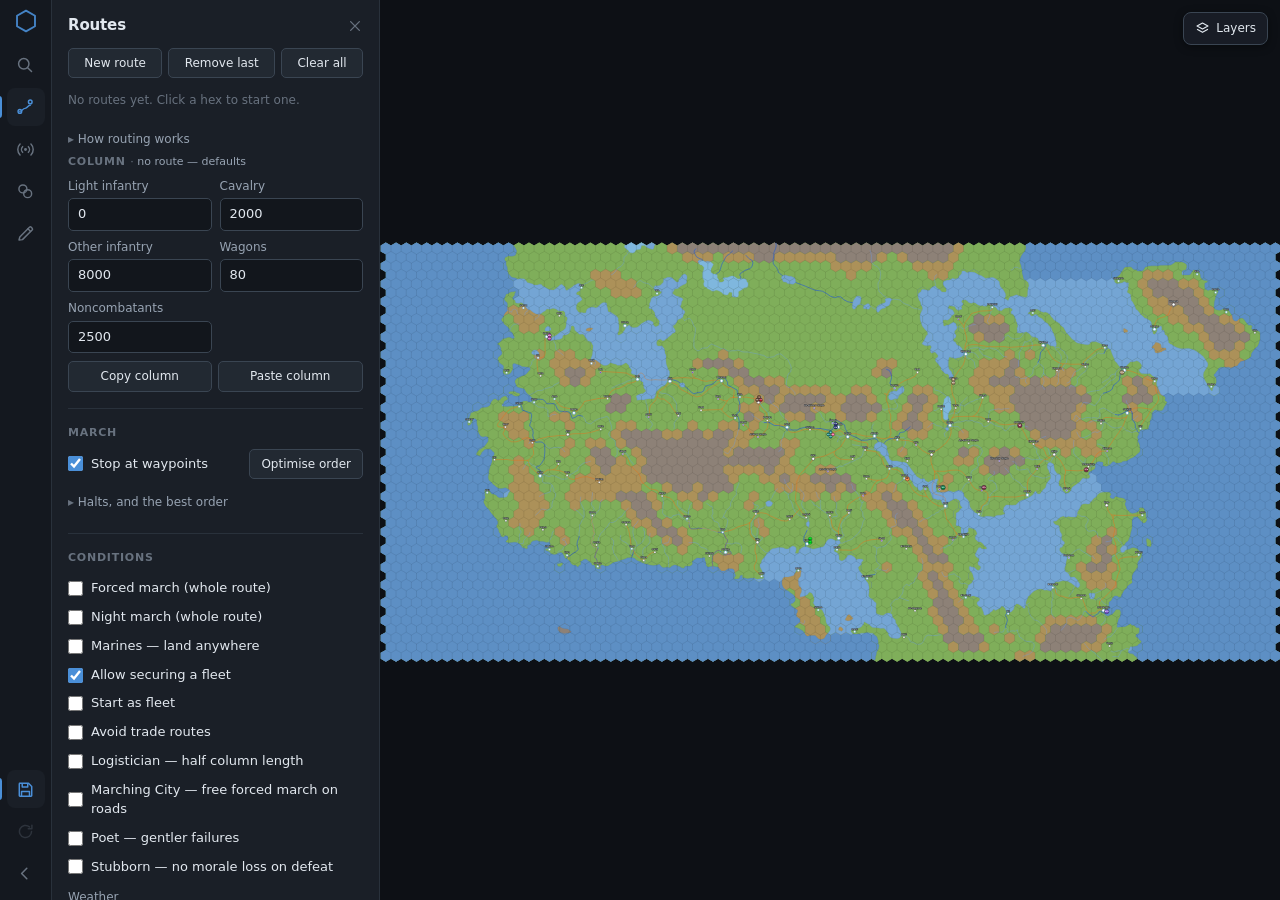
==== rotmap/index.html @ 99ae132c "update" ====
<!DOCTYPE html>
<html lang="en">
<head>
<meta charset="utf-8">
<title>Ravages Hex Map</title>
<meta name="viewport" content="width=device-width, initial-scale=1, viewport-fit=cover">
<link rel="stylesheet" href="ui.css">
</head>
<body>

<!-- The icons, defined once and referenced by <use>. Keeping them in one block means the rail, the
     panel headers and the map buttons draw from the same set instead of each inlining its own. -->
<svg width="0" height="0" style="position:absolute" aria-hidden="true">
  <defs>
    <g id="i-find" fill="none" stroke="currentColor" stroke-width="1.7" stroke-linecap="round">
      <circle cx="9" cy="9" r="6"/><path d="M13.5 13.5 18 18"/>
    </g>
    <g id="i-route" fill="none" stroke="currentColor" stroke-width="1.7" stroke-linecap="round" stroke-linejoin="round">
      <path d="M4.5 15.5c3 0 3-3.5 6-3.5s3-3.5 6-3.5"/>
      <circle cx="4.5" cy="15.5" r="2.1"/><circle cx="16.5" cy="4.5" r="2.1"/>
    </g>
    <g id="i-token" fill="none" stroke="currentColor" stroke-width="1.7">
      <circle cx="8" cy="8" r="4.6"/><circle cx="13.5" cy="13.5" r="4.6"/>
    </g>
    <g id="i-draw" fill="none" stroke="currentColor" stroke-width="1.7" stroke-linecap="round" stroke-linejoin="round">
      <path d="M3.5 18.5 4.4 15l9.4-9.4 3.1 3.1L7.5 18.1z"/><path d="m13.8 5.6 1.8-1.8a1.5 1.5 0 0 1 2.1 0l1 1a1.5 1.5 0 0 1 0 2.1l-1.8 1.8"/>
    </g>
    <g id="i-data" fill="none" stroke="currentColor" stroke-width="1.7" stroke-linecap="round">
      <ellipse cx="11" cy="5.5" rx="6.5" ry="2.6"/><path d="M4.5 5.5v11c0 1.4 2.9 2.6 6.5 2.6s6.5-1.2 6.5-2.6v-11"/><path d="M4.5 11c0 1.4 2.9 2.6 6.5 2.6s6.5-1.2 6.5-2.6"/>
    </g>
    <g id="i-iso" fill="none" stroke="currentColor" stroke-width="1.7" stroke-linecap="round">
      <circle cx="11" cy="11" r="1.7" fill="currentColor" stroke="none"/>
      <path d="M14.3 7.7a4.7 4.7 0 0 1 0 6.6M17.3 4.7a8.9 8.9 0 0 1 0 12.6"/>
      <path d="M7.7 14.3a4.7 4.7 0 0 1 0-6.6M4.7 17.3a8.9 8.9 0 0 1 0-12.6"/>
    </g>
    <g id="i-layers" fill="none" stroke="currentColor" stroke-width="1.7" stroke-linejoin="round">
      <path d="M11 3 3 7.4l8 4.4 8-4.4z"/><path d="m3 12.2 8 4.4 8-4.4"/>
    </g>
    <g id="i-close" fill="none" stroke="currentColor" stroke-width="1.8" stroke-linecap="round">
      <path d="M5 5l12 12M17 5 5 17"/>
    </g>
    <g id="i-collapse" fill="none" stroke="currentColor" stroke-width="1.8" stroke-linecap="round" stroke-linejoin="round">
      <path d="M12.5 5 6.5 11l6 6"/>
    </g>
    <!-- A floppy: the one picture of "saved" that survived the thing itself. -->
    <g id="i-save" fill="none" stroke="currentColor" stroke-width="1.7" stroke-linejoin="round">
      <path d="M4 3.8h10.5L18.2 7.5V18a.7.7 0 0 1-.7.7H4.5a.7.7 0 0 1-.7-.7V4.5a.7.7 0 0 1 .7-.7z"/>
      <path d="M7.2 3.8v4.4h6.4V3.8"/><path d="M6.4 18.7v-5.4h9.2v5.4"/>
    </g>
    <!-- A circle come almost the whole way round, with the arrow that says it is going back. -->
    <g id="i-reset" fill="none" stroke="currentColor" stroke-width="1.7" stroke-linecap="round" stroke-linejoin="round">
      <path d="M18 11a7 7 0 1 1-2.4-5.3"/><path d="M18.4 3.6v4.2h-4.2"/>
    </g>
    <g id="i-hex" fill="none" stroke="currentColor" stroke-width="1.6" stroke-linejoin="round">
      <path d="M11 2.2 18.6 6.6v8.8L11 19.8 3.4 15.4V6.6z"/>
    </g>
    <!-- A serif A on a curve: lettering that follows a line, which is what the panel is about. -->
    <g id="i-type" fill="none" stroke="currentColor" stroke-width="1.7" stroke-linecap="round" stroke-linejoin="round">
      <path d="M4 13.5 8 5l4 8.5"/><path d="M5.6 10.6h4.8"/><path d="M3 18c4-2.6 12-2.6 16 0"/>
    </g>
  </defs>
</svg>

<!-- ------------------------------------------------------------------ rail -->
<nav id="rail" aria-label="Panels">
  <svg class="mark" viewBox="0 0 22 22"><use href="#i-hex"/></svg>
  <!-- Find is a floating surface rather than a panel: it is the one thing you want open *while* doing
       something else, and a panel that has to be left to get back to the map cannot be that. The button
       toggles it; so does Ctrl+F. -->
  <button class="railbtn" type="button" id="findBtn" data-label="Find (Ctrl+F)"><svg viewBox="0 0 22 22"><use href="#i-find"/></svg></button>
  <button class="railbtn" type="button" data-pane="route"  data-label="Routes"> <svg viewBox="0 0 22 22"><use href="#i-route"/></svg></button>
  <button class="railbtn" type="button" data-pane="iso"    data-label="Isochrone"><svg viewBox="0 0 22 22"><use href="#i-iso"/></svg></button>
  <button class="railbtn" type="button" data-pane="tokens" data-label="Tokens"> <svg viewBox="0 0 22 22"><use href="#i-token"/></svg></button>
  <!-- Drawing and the data tools are authoring, not reading: the published map has neither, so
       script removes these two buttons unless the app is served locally. -->
  <button class="railbtn" type="button" data-pane="draw"   data-label="Draw" hidden><svg viewBox="0 0 22 22"><use href="#i-draw"/></svg></button>
  <button class="railbtn" type="button" data-pane="data"   data-label="Data" hidden><svg viewBox="0 0 22 22"><use href="#i-data"/></svg></button>
  <!-- Which curve a realm name is written along, and every threshold in the fitting. Tuning, not
       reading: it exists so the questions can be settled by looking, and goes with the other two. -->
  <button class="railbtn" type="button" data-pane="labels" data-label="Realm labels" hidden><svg viewBox="0 0 22 22"><use href="#i-type"/></svg></button>
  <div class="spacer"></div>
  <!-- The two switches that decide what survives a reload, at the foot of the rail because they are
       about the session rather than about any one panel. Their labels are written by script: both say
       what is true now, not what the button is called. -->
  <button class="railbtn" type="button" id="saveToggle" data-label="Saving locally"><svg viewBox="0 0 22 22"><use href="#i-save"/></svg></button>
  <!-- Reset asks first, and asks *here* rather than in a browser dialog: the question is about one
       button, and a modal that greys the whole map to ask it is louder than the thing it guards. The
       tab unfolds to the right of the button and is itself the confirmation. -->
  <div class="railslot" id="resetSlot">
    <button class="railbtn" type="button" id="resetAll" data-label="Reset map"><svg viewBox="0 0 22 22"><use href="#i-reset"/></svg></button>
    <button class="railconfirm" type="button" id="resetConfirm" tabindex="-1">Are you sure?</button>
  </div>
  <button class="railbtn" type="button" id="railShut" data-label="Hide panel"><svg viewBox="0 0 22 22"><use href="#i-collapse"/></svg></button>
</nav>

<!-- ----------------------------------------------------------------- panel -->
<aside id="panel">
  <div id="panelGrip" title="Drag down to close"></div>
  <header id="panelHead">
    <h1 id="panelTitle">Find</h1>
    <button class="iconbtn" type="button" id="panelClose" aria-label="Hide panel"><svg viewBox="0 0 22 22"><use href="#i-close"/></svg></button>
  </header>

  <div id="panelBody">

    <!-- ---------------------------------------------------------- Find -->
    <!-- -------------------------------------------------------- Routes -->
    <section class="pane" data-pane="route">
      <div class="group">
        <div class="btnrow">
          <button class="btn" type="button" id="newRoute">New route</button>
          <button class="btn" type="button" id="undoWp">Remove last</button>
          <button class="btn danger" type="button" id="clearRoute">Clear all</button>
        </div>
        <div id="routeList"></div>
        <details class="hint">
          <summary>How routing works</summary>
          Click hexes to add waypoints. Drag a waypoint to move it; the route updates while you drag.
          <b>Right-click</b> a hex for route actions, including adding or removing a waypoint and starting
          a new route. <b>Remove last</b> is the touch-friendly way to remove the final waypoint.
          <b>Ctrl+Z</b> undoes.
          <p>Click a route to select it, click its swatch to recolour it, and double-click its row to open
          the step table. The <b>⋯</b> menu renames, duplicates, clears, copies, or pastes a route. A route
          starting under a token uses that token's colour.</p>
          <p>In the step table, right-click a step to start or end a forced march, or to split the route
          there.</p>
        </details>
      </div>

      <!-- The column and the conditions are one set of controls shown on two panels; script
           carries them between these slots so the two can never disagree. -->
      <div id="routeSettingsSlot"></div>

    </section>


    <!-- ----------------------------------------------------------- Isochrone -->
    <section class="pane" data-pane="iso">
      <div class="group">
        <h2>Spread <span class="forwhom" id="isoFor"></span></h2>
        <label class="field"><span>Spread</span><select id="isoMode">
          <option value="army">Army travel — pathfinding</option>
          <option value="message">Message — 240 mi/day, straight line</option>
          <option value="rumour">Rumour — 90 mi/day, straight line</option>
          <option value="relief">Relief army — news spread and army travel</option>
        </select></label>
        <label class="field" id="isoNewsWrap" hidden title="News travels in a straight line at the selected speed. The relief march is pathfound."><span>News travels by</span><select id="isoNews">
          <option value="rumour">Rumour — 90 mi/day</option>
          <option value="message">Message — 240 mi/day</option>
        </select></label>
        <div class="fields">
          <label class="field" id="isoBandWrap"><span>Band (IRL days)</span><input type="number" id="isoBand" value="1" step="0.5" min="0.25"></label>
          <label class="field" id="isoMaxWrap"><span id="isoMaxLbl">Max days</span><input type="number" id="isoMax" value="7" step="1" min="1"></label>
        </div>
        <label class="chk" id="isoOptWrap" title="Shade by the unused part of the final ordered day. A 3.2-day march wastes 0.8 days of a 4-day order."><input type="checkbox" id="isoOpt"> Optimizer — shade by wasted day</label>
        <div class="btnrow">
          <button class="btn" type="button" id="isoAdd" title="Add an origin with its own colour, spread, time limit, and column.">Add origin</button>
          <button class="btn" type="button" id="isoPick" title="Move the selected origin on the next map tap.">Move origin</button>
          <button class="btn danger" type="button" id="isoClear">Clear all</button>
        </div>
        <div id="isoList"></div>
        <div id="isoLegend"></div>
        <details class="hint">
          <summary>How the isochrone works</summary>
          Click the map to move the selected origin. Drag an origin to update its reach live.
          Outside this panel, <b>Shift</b>+click moves it. Right-click a hex to add, move, or remove an
          origin. Each origin has its own colour, spread type, time limit, and column settings. Select
          an origin before changing the controls above; its row shows the spread and limit it will use.
          <p>With several origins, each subhex belongs to the one that reaches it first. Hover to see the
          runner-up and the time difference. Use an origin's swatch, name, or <b>⋯</b> menu to edit it.</p>
          <p>Coasts and major rivers can split a hex into separate subhexes. Only reachable subhexes are
          shaded. Open water is shown only if the column has a fleet or may secure one.</p>
        </details>
      </div>

      <div id="isoSettingsSlot"></div>

      <!-- Why the column controls have gone. One line, and it stays visible: a fold would hide the
           answer to the question the missing boxes have just raised. -->
      <div class="group" id="isoNotArmy" hidden>
        <p class="hint">Messages and rumours travel in a straight line, so column settings do not apply.</p>
      </div>

      <!-- Shown only in relief mode, where the origin means something quite different from the
           other three: it is where the trouble is, not the force setting out. -->
      <div class="group" id="isoReliefNote" hidden>
        <p class="hint">Place the origin at the siege, battle, or landing. Shading shows where a relief
        force could start and still arrive within the time limit.</p>
        <details class="hint">
          <summary>How a relief army works</summary>
          The selected subhex is the destination. News travels outward in a straight line; the relief
          force then marches back using the selected column and conditions. The shaded time is the sum
          of both legs. Hover a subhex to see the split.
          <p>Each leg is rounded up to a whole day before they are added. Half a day for the news and
          half a day for the march therefore costs two days.</p>
          <p>The return march is calculated toward the origin, so destination terrain and one-way costs
          are charged correctly.</p>
        </details>
        <details class="hint"><summary>How long you actually have</summary>
        <p>For a siege, add the expected siege length to the time needed to secure the stronghold after
        it falls: <b>1 IRL day</b> for a fortress, <b>1d6</b> for a town, or <b>2d6</b> for a city.</p>
        <p>For a battle, set the time to however long you expect the line to hold. The default of
        <b>4 days</b> is only a starting estimate.</p>
        </details>
      </div>
    </section>

    <!-- -------------------------------------------------------- Tokens -->
    <section class="pane" data-pane="tokens">
      <div class="group">
        <div class="btnrow">
          <button class="btn" type="button" id="tokPlace" title="Place a token on the next map tap.">Place token</button>
          <button class="btn danger" type="button" id="tokClear">Clear all</button>
        </div>
        <div id="tokenList"></div>
      </div>

      <div class="group">
        <h2>Board</h2>
        <div class="btnrow">
          <button class="btn" type="button" id="tokStart" title="Reset all tokens to the shipped starting positions.">Starting positions</button>
          <button class="btn" type="button" id="tokExport">Export</button>
          <label class="btn file">Import<input type="file" id="tokImport" accept=".json"></label>
        </div>
        <p class="hint">Token positions are saved in this browser. Use <b>Export</b> to keep a backup or
        share them. Legion colour updates recolour matching tokens without moving them; <b>Ctrl+Z</b>
        restores the previous colours. <b>Starting positions</b> resets all tokens to the shipped board.</p>
      </div>

      <details class="hint">
        <summary>How tokens work</summary>
        Right-click a hex and choose <b>Mark as</b>, or press <b>Place token</b> and tap a hex.
        Legion tokens use their legion's Warlords colour; other tokens use a separate palette.
        <p><b>Drag</b> a token to move it. While this panel is open, right-click a token to rename,
        recolour, split, or delete it. On touchscreens, hold the token for this menu. <b>Ctrl+Z</b>
        undoes token, route, and drawing changes in the order they were made.</p>
      </details>
    </section>

    <!-- ---------------------------------------------------------- Draw -->
    <section class="pane" data-pane="draw">
      <div class="group">
        <!-- `data-dev` marks a tool the published map drops: the ones that build or annotate the map
             rather than read it. What survives is Map painting alone — a reader may want to move a
             front line on their own copy, but naming places and rubbing out roads is the map's own
             making. Whichever tool is left last takes the whole bottom row: Erase locally, Map
             painting published, and the stylesheet reads that off the row rather than being told. -->
        <div class="tools" id="toolBtns">
          <button class="btn" type="button" data-tool="road" data-dev>Road</button>
          <button class="btn" type="button" data-tool="river_major" data-dev>River (major)</button>
          <button class="btn" type="button" data-tool="river_minor" data-dev>River (minor)</button>
          <button class="btn" type="button" data-tool="trade" data-dev>Trade route</button>
          <button class="btn" type="button" data-tool="coast" data-dev>Coast</button>
          <button class="btn" type="button" data-tool="stronghold" data-dev>Stronghold</button>
          <button class="btn" type="button" data-tool="label" data-dev>Label</button>
          <button class="btn" type="button" data-tool="realm">Map painting</button>
          <button class="btn" type="button" data-tool="comm" data-dev>Commandery</button>
          <button class="btn" type="button" data-tool="erase" data-dev>Erase</button>
        </div>
        <!-- Only while the Map painting tool is up. Built from the scan and, for Warlords, token colours
             so a commander can be painted before holding any ground. -->
        <div id="realmPick" hidden>
          <label class="field"><span>Paint on</span><select id="realmLayer">
            <option value="warlords">Warlords</option>
            <option value="borders">Borders</option>
          </select></label>
          <div id="realmSwatches"></div>
          <!-- The native colour dialog, opened by the "Custom colour" swatch. Kept out of the flow
               rather than styled: every browser draws this control its own way and none of them the
               way the panel does, so the swatch is the button and this is only the mechanism. -->
          <input type="color" id="realmCustomInput" value="#842a4b" aria-label="Custom realm colour">
        </div>
        <!-- Only while the Commandery tool is up, and only locally: the provinces are data, and this
             edits the reading of them by hand. There is no palette because there are over a hundred
             of them and no swatch grid would tell them apart — the brush is loaded off the map. -->
        <div id="commPick" hidden data-dev>
          <div id="commLoaded"></div>
          <div class="btnrow">
            <button class="btn" type="button" id="commPickBtn" title="Click a hex to load the province that administers it.">Pick from map</button>
            <button class="btn" type="button" id="commNobody" title="Paint hexes out of every province.">Nobody</button>
          </div>
        </div>
        <div class="btnrow">
          <button class="btn" type="button" id="undoBtn">Undo</button>
          <button class="btn" type="button" id="exportBtn">Export JSON</button>
          <label class="btn file">Import<input type="file" id="importInput" accept=".json"></label>
          <button class="btn danger" type="button" id="drawResetBtn" title="Reset the drawing to data/features.json.">Reset</button>
        </div>
        <p class="hint" id="saveInfo">Autosaved locally.</p>
        <p class="hint" data-pub>Drawing changes are saved in this browser, and are carried over when a
        new version of the map is published — where both changed the same thing, your change is kept.
        Use <b>Export JSON</b> to back them up or share them.</p>
      </div>

      <div class="group">
        <h2>Using the tools</h2>
        <details class="hint" data-dev>
          <summary>Placing points</summary>
          Click to add snapped points. A new point may be at most one hex from the last.
          <b>Enter</b> or double-click finishes; <b>Esc</b> cancels; <b>Ctrl+Z</b> undoes.
          Hold <b>Alt</b> for free placement or <b>E</b> to snap along the nearest edge.
        </details>
        <details class="hint" data-dev>
          <summary>Coast</summary>
          A coast stays within the first hex you click. Add its points, then click the sea side.
          Click the starting point after at least three points to close a loop, such as a small island.
          Hold <b>E</b> to snap anywhere along an edge. <b>Shift</b>+click an existing coast to change
          which side is sea.
        </details>
        <details class="hint" data-dev>
          <summary>Commandery</summary>
          <b>Pick from map</b>, then click the ground whose province you want; the brush holds it. Click or
          drag to move hexes into it. Where the province is wholly one realm’s — on the Warlords map,
          the Borders map, or both — that realm takes the new ground too, so the three maps go on
          agreeing — and only the piece that moved is painted, so the far bank of a strait keeps
          whatever it held. <b>Nobody</b> takes ground out of every province. Painting is per piece of
          land, so a hex a coast or a major river has cut in two can have its two banks in different
          provinces; the shipped file still names whole hexes, and this is laid over it.
        </details>
        <details class="hint">
          <summary>Map painting</summary>
          Choose Borders or Warlords, then click to paint a subhex or drag to paint several. Selecting
          the active colour again removes your override. <b>Nobody</b> clears a claim from the source
          scan. Painted changes are included in the features JSON.
          <p><b>Custom colour…</b> adds a colour to the palette. <b>Pick from map</b> samples the next
          subhex. Warlords also includes colours assigned to tokens. Click an existing entity's swatch
          to recolour it, or right-click its row to rename, recolour, or centre it on the map.</p>
          <p>Right-click the map to paint or clear one subhex, paint a whole commandery, undo, or reset
          the drawing to its shipped data. Commandery painting covers land only.</p>
          <p>Double-clicking a colour name still renames it directly. Colours with the same name are treated as one
          polity for map labels, while remaining separate paint colours. Clear a custom name to use
          the built-in legend again.</p>
          <p>The <b>A</b> button on the Borders, Commanderies and Warlords layer rows shows their names on
          the map. The local <b>Realm labels</b> panel controls their fitting, font, and collision settings.</p>
          <p>The <b>Commanderies</b> layer is not painted from a scan and is not paintable here: it is the
          datasheet's own provinces, each in a colour made from the settlement it is named for, and each
          labelled with that name. Rename the settlement and the province follows.</p>
        </details>
        <details class="hint" data-dev>
          <summary>Stronghold</summary>
          Click to place or restore a stronghold. <b>Shift</b>+click toggles port status; ports have a
          blue ring. Right-click the hex to set it as ordinary, fortress, or major. Strongholds beside
          the sea or a major river are ports by default.
        </details>
        <details class="hint" data-dev>
          <summary>Label</summary>
          Click a hex to name or rename it. Clearing the text removes the name, including one that came
          from the datasheet — the dialog says what the datasheet called it, so it can be typed back.
          Commandery names follow their highest-ranked settlement, and an erased stronghold is not one.
          <p>The <b>A</b> button on the Strongholds layer toggles names without hiding the markers.
          Stronghold names are drawn below realm names.</p>
        </details>
        <!-- The half of the Label help that is about reading the map rather than writing it. The
             published panel has no Label tool to hang it off, and the A button is still there. -->
        <details class="hint" data-pub>
          <summary>Names</summary>
          The <b>A</b> button on the Strongholds layer toggles names without hiding the markers.
          Stronghold names are drawn below realm names. Commandery names follow their highest-ranked
          settlement.
        </details>
        <details class="hint" data-dev>
          <summary>Erase</summary>
          Click a node to remove it, click a segment to cut it, or <b>Shift</b>+click to remove the
          whole line. Drag to erase features and strongholds. Datasheet strongholds stay hidden until
          restored or undone.
        </details>
      </div>
    </section>

    <!-- ---------------------------------------------------------- Data -->
    <section class="pane" data-pane="data">
      <div class="group">
        <div class="btnrow">
          <button class="btn" type="button" id="refetchBtn" title="Fetch latest terrain from the Google Sheet">Refetch sheet</button>
          <button class="btn danger" type="button" id="resetBtn" title="Discard local drawing, reload data/features.json">Reset drawing</button>
        </div>
        <p class="hint" id="dataInfo"></p>
      </div>
    </section>

    <!-- Built from the RN_FIELDS table in script rather than written out here: one row per knob, so
         adding a knob is adding a line, and the panel cannot drift out of step with what it sets. -->
    <section class="pane" data-pane="labels">
      <p class="hint">Adjust how realm names are fitted. Turn on Borders or Warlords and its
        <b>A</b> label switch to preview changes.</p>
      <div id="rnTuner"></div>
    </section>

  </div>
</aside>

<!-- ------------------------------------------------------------------- map -->
<div id="mapWrap">
  <svg id="map" xmlns="http://www.w3.org/2000/svg"></svg>
  <div id="tooltip" hidden></div>

  <div id="mapTools">
    <button class="maptool" type="button" id="layersBtn" aria-expanded="false">
      <svg viewBox="0 0 22 22"><use href="#i-layers"/></svg>Layers
    </button>
    <!-- One panel per route, built in script: the map's own route switcher, and the way a
         dismissed readout is called back. -->
    <div id="routeBtns"></div>
    <div id="routeTimeline" hidden>
      <div class="rttime-head">
        <button type="button" id="routeTimePlay" aria-label="Play route timeline" title="Play route timeline">&#9654;</button>
        <output id="routeTimeOut" for="routeTimeRange">Day 0</output>
      </div>
      <input type="range" id="routeTimeRange" min="0" max="1" step="1" value="1"
             aria-label="Campaign day">
    </div>
  </div>

  <!-- Undoing a mis-tapped waypoint is the one thing you need without opening the sheet, and on a
       touchscreen there is no right button to do it with. -->
  <button class="maptool" type="button" id="undoWpFloat" hidden>Remove last</button>
</div>

<!-- --------------------------------------------------- floating surfaces ---
     All three live at the end of the body, outside #mapWrap, so nothing clips
     them when they open against an edge of the map. -->

<div class="float" id="layersPop" hidden>
  <div class="floathead">
    <h3>Layers</h3>
    <button class="iconbtn" type="button" id="layersClose" aria-label="Close"><svg viewBox="0 0 22 22"><use href="#i-close"/></svg></button>
  </div>
  <div id="layerList"></div>
</div>

<div class="float" id="findPop" hidden>
  <div class="floathead" id="findHead">
    <h3>Find</h3>
    <button class="iconbtn" type="button" id="findClose" aria-label="Close"><svg viewBox="0 0 22 22"><use href="#i-close"/></svg></button>
  </div>
  <div id="findBody">
    <!-- Counters are searchable by numeral and by commander, which the placeholder now says: they are the
         one thing on this map that moves, so "where is V" is the lookup most worth having. -->
    <input id="search" type="search" autocomplete="off" autocapitalize="off" spellcheck="false"
           placeholder="Place, region, commandery, legion, hex…">
    <div id="searchResults"></div>
  </div>
</div>

<div class="float" id="routeCard" hidden>
  <div class="floathead" id="routeCardHead">
    <h3>Route</h3>
    <button class="iconbtn" type="button" id="routeCardClose" aria-label="Close"><svg viewBox="0 0 22 22"><use href="#i-close"/></svg></button>
  </div>
  <div id="routeOut" class="routeout"></div>
  <!-- Outside #routeOut on purpose: that div is rewritten wholesale on every recompute, and these
       two buttons would go with it. -->
  <div class="btnrow" id="routeStepsIO">
    <button class="btn" type="button" id="copySimple" title="Copy the route's hex numbers and arrows, and nothing else.">Copy simple</button>
    <button class="btn" type="button" id="copyDetailed" title="Copy the summary and every step, with terrain, crossings and the waypoint markers Paste hexes reads back.">Copy detailed</button>
    <button class="btn" type="button" id="pasteSteps" title="Use hex numbers from pasted text as this route's waypoints — a detailed copy also restores their orders.">Paste hexes</button>
  </div>
</div>


<!-- Parked here at load; showPane() moves these into whichever panel is open. -->
<div id="settingsPark" hidden>
      <div class="group" id="colGroup">
        <h2>Column <span class="forwhom" id="settingsFor"></span></h2>
        <div class="fields">
          <label class="field" title="At a third of the fighting strength they set the pace: road speed off-road, and no mountain penalty."><span>Light infantry</span><input type="number" id="li" value="0" step="500"></label>
          <label class="field"><span>Cavalry</span><input type="number" id="cav" value="2000" step="500"></label>
          <label class="field" title="Peasant, regular and heavy infantry — everything on foot that isn't light infantry."><span>Other infantry</span><input type="number" id="inf" value="8000" step="500"></label>
          <label class="field"><span>Wagons</span><input type="number" id="wag" value="80" step="10"></label>
          <label class="field"><span>Noncombatants</span><input type="number" id="non" value="2500" step="100"></label>
        </div>
        <div class="btnrow">
          <button class="btn" type="button" id="copyArmy" title="Copy this column and its conditions as text.">Copy column</button>
          <button class="btn" type="button" id="pasteArmy" title="Paste column settings. Unspecified values return to their defaults.">Paste column</button>
        </div>
      </div>

      <!-- Between the column and the conditions, because it is about neither: the column is who is
           marching and the conditions are what they are marching through, while this is how the march
           is *ordered*. It travels with those two groups, and goes away on the Isochrone panel, which
           has origins rather than waypoints and so has nothing to halt at. -->
      <div class="group" id="marchGroup">
        <h2>March</h2>
        <div class="stoprow">
          <label class="chk" title="The column visits every unmarked waypoint by default. Right-click one to pass, visit, or wait there for a chosen number of days."><input type="checkbox" id="stops" checked> Stop at waypoints</label>
          <button class="btn" type="button" id="optRoute"
                  title="Reorder this route's waypoints for the fewest whole days of orders.">Optimise order</button>
        </div>
        <details class="hint">
          <summary>Halts, and the best order</summary>
          A route is billed in <b>whole days of orders</b>: the column halts at each waypoint, and the
          rest of the day it arrives in is spent. The card shows the ordered total, with the exact
          distance marched beside it and the wasted fraction under it.
          <p>Clear <b>Stop at waypoints</b> and unmarked waypoints become pass-throughs — the whole march
          is one order and only the arrival is rounded. Right-click a waypoint to choose <b>Pass</b>,
          <b>Visit</b>, or <b>Wait</b> for a chosen number of whole IRL days. An explicit Visit or Wait
          overrides the route-wide default; waypoints the column passes are drawn smaller. Arriving is
          always a halt.</p>
          <p><b>Optimise order</b> reorders the waypoints for the fewest ordered days and asks which ends
          to hold: keep the start, or keep both ends. The search is exact up to 15 waypoints.
          <b>Ctrl+Z</b> puts the old order back.</p>
        </details>
      </div>

      <!-- Morale sits between the march and the conditions because it is the thing that limits how
           hard the march may be ordered. With either pace box ticked, these four numbers are what the
           optimiser solves against: it spends morale to buy speed, up to the risk allowed here. -->
      <div class="group" id="moraleGroup">
        <h2>Morale</h2>
        <div class="fields">
          <label class="field" title="What the army has now. 9 is the default resting morale; 12 the usual maximum."><span>Current</span><input type="number" id="morale" value="9" min="0" max="12" step="1"></label>
          <label class="field" title="The lowest morale the army may be allowed to reach by the end of the route."><span>Allowed floor</span><input type="number" id="moraleMin" value="6" min="0" max="12" step="1"></label>
          <label class="field" title="How sure the commander wants to be of staying at or above the floor. The optimiser spends morale up to this bar and no further."><span>Certainty %</span><input type="number" id="moraleConf" value="50" min="1" max="99" step="5"></label>
          <label class="field" title="12 by default. A majority-peasant army has a maximum of 9 and a resting morale of 6."><span>Maximum</span><input type="number" id="moraleMax" value="12" min="1" max="12" step="1"></label>
        </div>
        <div id="moralePanel"></div>
        <details class="hint">
          <summary>How morale is spent</summary>
          <p>A forced-march day and a night-march day each call for a check: <b>2d6</b>, and on
          <b>doubles</b> the army loses a point of morale — 1 in 6, whatever its morale is. A day that
          is both forced and by night rolls both checks. Part-days round up, per leg.</p>
          <p>The same roll is read a second time: <b>over</b> the army's morale is a failed check, and
          the roll indexes the consequences table — desertion, defection, at worst mutiny. That risk
          grows as morale falls, so it is walked check by check rather than averaged, and reported
          under the histogram. It is not what the optimiser trades against; morale is.</p>
          <p>With <b>Forced march</b> or <b>Night march</b> ticked the pace is no longer applied to
          the whole route. Instead the legs to march hard are chosen for you — the fastest set that
          still keeps the army at or above the floor with the certainty asked for — and those choices
          replace any legs you marked by hand. Untick both to mark legs yourself again.</p>
          <p>Not modelled: recovery towards resting morale (1 per 20 IRL days), rest, supply, pay, and
          battle. The army that sets out is the army that arrives, minus what the table takes.</p>
        </details>
      </div>

      <div class="group" id="condGroup">
        <h2>Conditions</h2>
        <!-- The detail lives in the tooltips; the labels stay short enough to scan. -->
        <label class="chk" title="Use forced pace for the whole route. Right-click a step to force only part of it."><input type="checkbox" id="forced"> Forced march (whole route)</label>
        <label class="chk" title="Marches by night instead of by day: 6 mi/night on roads, 12 forced. Slower than daylight, but the heat rules leave it alone. Roads only — roadless stretches are still marched by day. Right-click a step to march by night for part of a route."><input type="checkbox" id="night"> Night march (whole route)</label>
        <label class="chk" title="May land anywhere. Embarking still requires a port."><input type="checkbox" id="marines"> Marines — land anywhere</label>
        <label class="chk" title="May secure ships at a sea or major-river port for 7 IRL days."><input type="checkbox" id="embark" checked> Allow securing a fleet</label>
        <label class="chk" title="Starts with ships. Re-embarking costs 1 day; marching inland leaves the ships behind."><input type="checkbox" id="fleet"> Start as fleet</label>
        <label class="chk" title="Trade routes are used by default. They run end to end only, with no stops in between."><input type="checkbox" id="noTrade"> Avoid trade routes</label>
        <label class="chk" title="Commander trait: the army stretches half as long on the road. Halves the column for the 6-mile limit and for fording."><input type="checkbox" id="logistician"> Logistician — half column length</label>
        <label class="chk" title="Tradition: a column over 6 miles long with at least 1 wagon per 30 infantry may force march on roads without risking morale."><input type="checkbox" id="marchingCity"> Marching City — free forced march on roads</label>
        <label class="chk" title="Commander trait: morale rolls count 2 higher when reading the consequences of a failed check. Does not change how often a check fails."><input type="checkbox" id="poet"> Poet — gentler failures</label>
        <label class="chk" title="Commander trait: no morale loss on defeat in battle. Recorded on the column, but battles are not modelled here, so it does not change a march."><input type="checkbox" id="stubborn"> Stubborn — no morale loss on defeat</label>
        <label class="field"><span>Weather</span><select id="weather">
          <option value="clear">Clear / light rain</option>
          <option value="hot">Hot</option>
          <option value="heavy_rain">Heavy rain (bad)</option>
          <option value="storm">Storm (very bad)</option>
          <option value="snow">Snow (bad)</option>
          <option value="blizzard">Blizzard (very bad)</option>
          <option value="heatwave">Heatwave</option>
        </select></label>
      </div>
</div>

<div id="ctxMenu" hidden></div>

<!-- Every text entry, notice and confirmation uses the map's own surface. Native alert/prompt boxes
     carry the browser's branding, cannot be styled, and visually detach a small edit from the entity
     being edited. One dialog serves all four shapes; script supplies only its words and field type. -->
<dialog id="appDialog" aria-labelledby="appDialogTitle" aria-describedby="appDialogMessage">
  <form method="dialog">
    <h2 id="appDialogTitle"></h2>
    <p id="appDialogMessage"></p>
    <input id="appDialogInput" type="text" autocomplete="off">
    <textarea id="appDialogText" rows="8"></textarea>
    <div class="dialogActions">
      <button class="btn" type="button" id="appDialogCancel">Cancel</button>
      <button class="btn on" type="submit" id="appDialogOK">OK</button>
    </div>
  </form>
</dialog>

<script src="rules.js"></script>
<script src="app.js"></script>
</body>
</html>
---- rotmap/ui.css ----
/* ==========================================================================
   Ravages Hex Map — interface
   --------------------------------------------------------------------------
   The window is three things: a rail of icons, one panel at a time, and the
   map. Anything that wants to sit *over* the map — the layer list, the route
   readout, the right-click menu — is a floating surface, positioned in script
   and styled here as one family so they read as the same kind of object.

   Everything below is built on the tokens in :root. Nothing hard-codes a
   colour, a radius or a gap; if a value looks arbitrary it should become a
   token rather than another literal.
   ========================================================================== */

:root {
  /* Surfaces, darkest (the map's own backdrop) to lightest (a raised control).
     Each step is a real elevation: rail sits on the page, panel on the rail,
     controls on the panel. */
  --bg-map:   #0d1015;
  --bg-rail:  #14181f;
  --bg-panel: #1a1f27;
  --bg-raise: #222932;
  --bg-hover: #2b333e;
  --bg-sink:  #12161c;   /* inset: text fields, scroll wells */

  --line:     #29313b;   /* hairline between areas */
  --line-2:   #3a4552;   /* border of a control */
  --line-3:   #4d5a6a;   /* border of a control being pointed at */

  --ink:      #e2e8ef;
  --ink-2:    #97a3b2;   /* secondary text, labels */
  --ink-3:    #68727f;   /* hints, disabled */

  --accent:     #4a8fd8;
  --accent-dim: #2f5f92;
  --on-accent:  #ffffff;
  --good:       #57cd89;
  --warn:       #e2a33e;
  --bad:        #e2665c;

  /* One spacing scale. Gaps, padding and margins all come from here, which is
     what stops the rhythm drifting as panels get edited. */
  --s1: 4px;  --s2: 6px;  --s3: 8px;  --s4: 12px;
  --s5: 16px; --s6: 20px; --s7: 28px;

  --r1: 5px;  --r2: 8px;  --r3: 12px; --r4: 16px;

  --f1: 11px; --f2: 12px; --f3: 13px; --f4: 15px; --f5: 17px;

  --rail-w:  52px;
  --panel-w: 328px;
  --route-tool-w: 148px;

  --shadow-1: 0 2px 8px #0006;
  --shadow-2: 0 12px 34px #0009, 0 2px 6px #0006;

  --ease: cubic-bezier(.32, .72, 0, 1);
}

* { box-sizing: border-box; }
html, body { margin: 0; height: 100%; }
body {
  display: flex;
  background: var(--bg-map);
  color: var(--ink);
  font: var(--f3)/1.45 system-ui, -apple-system, "Segoe UI", sans-serif;
  /* Nothing in the chrome is selectable: shift-clicking or dragging on the map used to extend a text
     selection and highlight every stronghold label in the SVG. Text you'd actually want to copy —
     the route readout — opts back in below. */
  user-select: none; -webkit-user-select: none;
  overflow: hidden;
}
.routeout, .hint, #tooltip, input, select, textarea { user-select: text; -webkit-user-select: text; }

/* ---------------------------------------------------------------- primitives */

button, input, select { font: inherit; color: inherit; }

/* App-owned questions ------------------------------------------------------ */
#appDialog {
  width: min(460px, calc(100vw - 28px)); max-height: calc(100vh - 28px);
  padding: 0; overflow: hidden;
  background: var(--bg-panel); color: var(--ink);
  border: 1px solid var(--line-2); border-radius: var(--r3);
  box-shadow: var(--shadow-2);
}
#appDialog::backdrop { background: #080b10a8; backdrop-filter: blur(2px); }
#appDialog form { display: grid; gap: var(--s4); padding: var(--s6); }
#appDialog h2 { margin: 0; font-size: var(--f5); font-weight: 650; }
#appDialog p {
  margin: -2px 0 0; color: var(--ink-2); white-space: pre-line;
  user-select: text; -webkit-user-select: text;
}
#appDialog input, #appDialog textarea {
  width: 100%; min-width: 0; padding: 9px 10px;
  background: var(--bg-sink); color: var(--ink);
  border: 1px solid var(--line-2); border-radius: var(--r1); outline: none;
  resize: vertical;
}
#appDialog input:focus, #appDialog textarea:focus {
  border-color: var(--accent); box-shadow: 0 0 0 2px var(--accent-dim);
}
#appDialog textarea { min-height: 108px; max-height: 48vh; font-family: ui-monospace, Consolas, monospace; }
#appDialog .dialogActions { display: flex; justify-content: flex-end; gap: var(--s2); margin-top: var(--s1); }
#appDialog .btn.danger { background: #642d31; border-color: #914349; color: #fff; }
#appDialog .btn.danger:hover { background: #79363b; }

.btn {
  display: inline-flex; align-items: center; justify-content: center; gap: var(--s2);
  padding: 7px 11px;
  background: var(--bg-raise); color: var(--ink);
  border: 1px solid var(--line-2); border-radius: var(--r1);
  font-size: var(--f2); line-height: 1.2; white-space: nowrap;
  cursor: pointer;
  transition: background .12s, border-color .12s, color .12s;
}
.btn:hover { background: var(--bg-hover); border-color: var(--line-3); }
.btn:active { transform: translateY(.5px); }
.btn:focus-visible { outline: 2px solid var(--accent); outline-offset: 1px; }
.btn.on { background: var(--accent); border-color: var(--accent); color: var(--on-accent); }
.btn.danger:hover { background: #45262a; border-color: #7a3c3c; color: #ffd7d2; }
.btn.wide { width: 100%; }

/* A file input pretending to be a button — the real control is invisible on top of it. */
.btn.file { position: relative; overflow: hidden; }
.btn.file input { position: absolute; inset: 0; opacity: 0; cursor: pointer; }

.btnrow { display: flex; flex-wrap: wrap; gap: var(--s2); }
.btnrow > * { flex: 1 1 auto; }

input[type=text], input[type=search], input[type=number], select {
  width: 100%;
  padding: 6px 9px;
  background: var(--bg-sink); color: var(--ink);
  border: 1px solid var(--line-2); border-radius: var(--r1);
  transition: border-color .12s;
}
input[type=number] { padding-right: 2px; }
input:hover, select:hover { border-color: var(--line-3); }
input:focus, select:focus { outline: none; border-color: var(--accent); }
select { cursor: pointer; }

/* A labelled control. The label sits above its input, always, so a column of
   them lines up however long the words are. */
.field { display: block; }
.field > span { display: block; margin-bottom: 3px; color: var(--ink-2); font-size: var(--f2); }
.fields { display: grid; grid-template-columns: 1fr 1fr; gap: var(--s3) var(--s3); }
.fields.one { grid-template-columns: 1fr; }

/* Checkboxes read as a list of switches rather than a pile of text. */
.chk {
  display: flex; align-items: center; gap: var(--s3);
  padding: 5px var(--s2); margin: 0 calc(var(--s2) * -1);
  border-radius: var(--r1); cursor: pointer; color: var(--ink);
}
.chk:hover { background: var(--bg-raise); }
/* `display: flex` above out-specifies the UA's [hidden], so a hidden switch would otherwise stay on
   screen. The optimizer box relies on this to leave with the column controls. */
.chk[hidden] { display: none; }
/* Same again for the labelled boxes: `.field { display: block }` out-specifies the UA's [hidden],
   so a field hidden by script would keep its slot in the grid and its label above it. */
.field[hidden] { display: none; }
.chk input { flex: 0 0 auto; width: 15px; height: 15px; margin: 0; accent-color: var(--accent); }

/* The switch and the button that acts on what it means, on one line: whether the column halts is the
   assumption the search is made under, so reading the box and pressing the button is one gesture. The
   box takes the width and the button only what it needs; below 820px they stack rather than squeeze,
   since a checkbox label crushed to two lines beside a button reads as neither. */
.stoprow { display: flex; align-items: center; gap: var(--s2); }
.stoprow .chk { flex: 1 1 auto; min-width: 0; }
.stoprow .btn { flex: 0 0 auto; }
@media (max-width: 820px) {
  .stoprow { flex-wrap: wrap; }
  .stoprow .btn { flex: 1 1 auto; }
}

input[type=range] {
  flex: 1; height: 3px; min-width: 40px; margin: 0;
  accent-color: var(--accent); cursor: pointer;
}

.hint { margin: var(--s3) 0 0; color: var(--ink-3); font-size: var(--f2); line-height: 1.5; }
.hint b { color: var(--ink-2); font-weight: 600; }
/* A note script fills in only sometimes — the Data panel's status line is empty until something is
   fetched — must not hold a margin open while it has nothing to say. */
.hint:empty { display: none; }
/* A fold that sits loose in a panel rather than inside a group has no rule above it to separate it
   from the group before, so it takes the group's own spacing instead of the stacking gap. */
.pane > details.hint { margin-top: var(--s5); }

/* Long explanations fold away. They matter once, when you are learning the
   tool, and then never again — but they should still be there. */
details.hint { margin-top: var(--s3); }
details.hint > summary {
  cursor: pointer; color: var(--ink-2); font-size: var(--f2);
  padding: var(--s2) 0; list-style: none;
}
details.hint > summary::-webkit-details-marker { display: none; }
details.hint > summary::before { content: '▸ '; color: var(--ink-3); }
details.hint[open] > summary::before { content: '▾ '; }
details.hint > summary:hover { color: var(--ink); }

/* --------------------------------------------------------------------- rail */

#rail {
  flex: 0 0 var(--rail-w); width: var(--rail-w);
  display: flex; flex-direction: column; align-items: center; gap: var(--s1);
  padding: var(--s3) 0;
  background: var(--bg-rail); border-right: 1px solid var(--line);
  z-index: 30;
}
#rail .mark {
  width: 26px; height: 26px; margin-bottom: var(--s3);
  color: var(--accent); opacity: .9;
}
.railbtn {
  position: relative;
  display: flex; align-items: center; justify-content: center;
  width: 38px; height: 38px; padding: 0;
  background: none; color: var(--ink-3);
  border: 0; border-radius: var(--r2);
  cursor: pointer;
  transition: background .12s, color .12s;
}
.railbtn:hover { background: var(--bg-raise); color: var(--ink); }
.railbtn.on { background: var(--bg-panel); color: var(--accent); }
/* The lit bar on the rail edge, which is what actually reads as "you are here". */
.railbtn.on::before {
  content: ''; position: absolute; left: -8px; top: 8px; bottom: 8px;
  width: 3px; border-radius: 0 3px 3px 0; background: var(--accent);
}
/* Local state that has drifted from the file the map ships with. Red on the button that would undo the
   drift, and lit on the rail edge the way "you are here" is, because it is the same kind of statement:
   something is true of this browser that is not true of the map. It is a warning rather than a fault —
   authoring *is* drifting from the file until the next export — so it colours the icon and does not
   shout. `.on` never applies to this button, so the two edge bars cannot both be lit. */
.railbtn.drift { color: var(--warn); }
.railbtn.drift:hover { color: var(--warn); background: var(--bg-raise); }
.railbtn.drift::before {
  content: ''; position: absolute; left: -8px; top: 8px; bottom: 8px;
  width: 3px; border-radius: 0 3px 3px 0; background: var(--warn);
}
/* Saving switched off is not a warning — it is a mode, and the icon says so by going hollow: the same
   grey as any unlit rail button, with the strike through it that the label spells out. */
.railbtn.off svg { opacity: .55; }
.railbtn svg { width: 19px; height: 19px; }
.railbtn:focus-visible { outline: 2px solid var(--accent); outline-offset: -2px; }
/* A rail button with nothing to do: dimmer than the others, and inert. `pointer-events: none` as well
   as `:disabled`, so the hover label does not appear either — a name is an offer, and there is nothing
   on offer here. */
.railbtn:disabled { opacity: .3; cursor: default; pointer-events: none; }
#rail .spacer { flex: 1; }

/* The confirmation, as a tab that unfolds sideways out of the button it belongs to. A destructive
   button that acts on the first click is a trap; a modal asking about it is a interruption out of all
   proportion to one rail button. This is the middle: the question appears beside the thing it is about,
   the second click lands on the answer rather than on the same button again — so a double-click cannot
   confirm by accident — and anything else at all puts it away.

   Animated on max-width rather than transform, so the tab wipes open from the button's edge instead of
   sliding in from somewhere it never was. `max-width` is the honest property here because the tab's
   real width is its text: an exact width would have to be measured and would go wrong the moment the
   label changed. */
.railslot { position: relative; display: flex; }
.railconfirm {
  position: absolute; left: calc(100% + 6px); top: 50%; transform: translateY(-50%);
  display: flex; align-items: center; height: 30px;
  max-width: 0; padding: 0; overflow: hidden; white-space: nowrap;
  background: var(--bg-panel); color: var(--warn);
  border: 1px solid var(--warn); border-radius: var(--r2);
  font-size: var(--f2); cursor: pointer; opacity: 0;
  box-shadow: var(--shadow-1); z-index: 40;
  transition: max-width .18s var(--ease), padding .18s var(--ease), opacity .12s;
}
.railslot.armed .railconfirm { max-width: 260px; padding: 0 var(--s3); opacity: 1; }
.railconfirm:hover { background: var(--bg-hover); }
/* The hover label would sit exactly where the tab has just opened, saying something less useful. */
.railslot.armed .railbtn::after { display: none; }
/* Armed, the button is the way *out* of the question, so it stops looking like the way in. */
.railslot.armed .railbtn { background: var(--bg-raise); color: var(--warn); }

/* Name of the panel, shown on hover, since the icons alone are a guess. */
.railbtn::after {
  content: attr(data-label);
  position: absolute; left: calc(100% + 10px); top: 50%; transform: translateY(-50%);
  padding: 4px 8px; border-radius: var(--r1);
  background: #000c; color: var(--ink); font-size: var(--f2); white-space: nowrap;
  opacity: 0; pointer-events: none; transition: opacity .12s .25s;
  z-index: 5;
}
.railbtn:hover::after { opacity: 1; }

/* -------------------------------------------------------------------- panel */

#panel {
  flex: 0 0 var(--panel-w); width: var(--panel-w);
  display: flex; flex-direction: column; min-height: 0;
  background: var(--bg-panel); border-right: 1px solid var(--line);
  z-index: 20;
}
body.panel-shut #panel { display: none; }

#panelHead {
  flex: 0 0 auto;
  display: flex; align-items: center; gap: var(--s3);
  padding: var(--s4) var(--s5) var(--s3);
}
#panelTitle {
  flex: 1; margin: 0;
  font-size: var(--f4); font-weight: 600; letter-spacing: -.01em;
}
#panelHead .iconbtn { margin-right: -6px; }

.iconbtn {
  display: flex; align-items: center; justify-content: center;
  width: 28px; height: 28px; padding: 0; flex: 0 0 28px;
  background: none; color: var(--ink-3);
  border: 0; border-radius: var(--r1); cursor: pointer;
  transition: background .12s, color .12s;
}
.iconbtn:hover { background: var(--bg-raise); color: var(--ink); }
.iconbtn svg { width: 16px; height: 16px; }

#panelBody { flex: 1; min-height: 0; overflow-y: auto; padding: 0 var(--s5) var(--s6); }
.pane { display: none; }
.pane.on { display: block; }

/* A titled block inside a panel. The rule sits above the title, so a panel
   reads as a stack of labelled groups rather than a run of controls. */
.group { padding-top: var(--s5); margin-top: var(--s5); border-top: 1px solid var(--line); }
.group:first-child { padding-top: 0; margin-top: 0; border-top: 0; }
.group > h2 {
  margin: 0 0 var(--s3);
  font-size: var(--f1); font-weight: 600; text-transform: uppercase; letter-spacing: .07em;
  color: var(--ink-3);
}
/* Anything stacked in a group is given the same air as whatever came before it. This used to be an
   allowlist of three followers — btnrow, fields, field — which meant everything else was spaced only
   by luck, and several things weren't: the origin list sat flush against the buttons above it and
   read as a fourth button, the legend sat flush against the list, and the token list had the same
   problem as the origin list. A rule about *adjacency* rather than about particular elements has no
   such gaps left to find, and nothing new can open one. */
.group > * + * { margin-top: var(--s3); }
/* Two exceptions, both of things that are one control rather than two. A run of checkboxes is a
   single block of switches and wants to read as one; a heading belongs to what follows it, and
   carries its own margin below. */
.group > .chk + .chk { margin-top: 0; }
.group > h2 + * { margin-top: 0; }

/* ------------------------------------------------------- floating surfaces */

/* The layer popover, the route card and the right-click menu are all the same
   object at heart: something raised above the map. One look for all three. */
.float {
  position: fixed; z-index: 40;
  background: var(--bg-panel);
  border: 1px solid var(--line-3); border-radius: var(--r3);
  box-shadow: var(--shadow-2);
}
/* [hidden] has to out-specify the id rules below, which set `display: flex` to lay these surfaces out.
   A class-plus-attribute selector does not, so `hidden` did nothing and the surface sat visible at
   whatever position it had not been given yet — whatever script asked of it.

   This was a list of ids, one per surface, which worked and was a trap: adding a fourth float meant
   knowing to come back here, and the symptom of forgetting is a panel that cannot be closed and appears
   in the wrong corner. Which is exactly what happened to Find. `!important` is the right tool for once —
   "hidden means hidden" genuinely should beat any layout rule, and stating it that way means the next
   float added needs nothing from this file at all. */
.float[hidden] { display: none !important; }
.floathead {
  display: flex; align-items: center; gap: var(--s3);
  padding: var(--s3) var(--s3) var(--s3) var(--s4);
  border-bottom: 1px solid var(--line);
}
.floathead h3 {
  flex: 1; margin: 0;
  font-size: var(--f1); font-weight: 600; text-transform: uppercase; letter-spacing: .07em;
  color: var(--ink-2);
}

/* Buttons that live on the map itself. */
#mapTools {
  position: absolute; top: var(--s4); right: var(--s4); z-index: 10;
  display: flex; flex-direction: column; align-items: flex-end; gap: var(--s2);
}
.maptool {
  display: inline-flex; align-items: center; gap: var(--s2);
  padding: 7px 11px;
  background: #1a1f27e6; color: var(--ink);
  border: 1px solid var(--line-2); border-radius: var(--r2);
  font-size: var(--f2); white-space: nowrap; cursor: pointer;
  box-shadow: var(--shadow-1); backdrop-filter: blur(6px);
  transition: background .12s, border-color .12s;
}
.maptool:hover { background: var(--bg-hover); border-color: var(--line-3); }
.maptool.on { border-color: var(--accent); color: #cfe3f8; }
.maptool svg { width: 15px; height: 15px; }
.maptool[hidden] { display: none; }

/* One per route. They stack under the Layers button and read as a legend as much as a control, so
   the swatch comes first and the time is pushed to the far edge where a column of them lines up. */
#routeBtns { display: flex; flex-direction: column; align-items: flex-end; gap: var(--s2); max-height: 46vh; overflow-y: auto; }
#routeBtns:empty { display: none; }
.maptool.rtbtn {
  width: var(--route-tool-w); min-width: var(--route-tool-w); padding: 0; gap: 0; overflow: hidden;
}
.rtmain {
  display: flex; align-items: center; gap: var(--s2); flex: 1 1 auto; min-width: 0;
  padding: 7px 6px 7px 11px; background: none; color: inherit;
  border: 0; cursor: pointer;
}
.rtmain:hover { background: #ffffff08; }
.rtbtn.off { color: var(--ink-3); border-color: var(--line); }
.rtbtn.off .sw { opacity: .45; }
.rtvis {
  display: flex; align-items: center; justify-content: center;
  flex: 0 0 30px; align-self: stretch; width: 30px; padding: 0 7px;
  background: none; color: inherit; border: 0; border-left: 1px solid var(--line);
  cursor: pointer;
}
.rtvis:hover { background: #ffffff0c; color: var(--ink); }
.rtmain:focus-visible, .rtvis:focus-visible { outline: 2px solid var(--accent); outline-offset: -2px; }
.rtvis svg { fill: none; stroke: currentColor; stroke-width: 1.7; stroke-linecap: round; stroke-linejoin: round; }
.rtvis .slash { display: none; stroke: var(--bad); stroke-width: 2.2; }
.rtvis.off { color: var(--ink-3); }
.rtvis.off .slash { display: initial; }
/* A control inside a control: the button shows the route, the swatch recolours it. At 11px it needs
   to say so on approach, so it lifts a ring on hover — the button around it is already a pointer,
   and without that nothing would distinguish the one part of it that does something else. */
.rtbtn .sw {
  flex: 0 0 11px; width: 11px; height: 11px;
  border: 1px solid #0007; border-radius: 3px; cursor: pointer;
}
.rtbtn .sw:hover { box-shadow: 0 0 0 2px var(--ink-2); }
.rtbtn .nm { flex: 1; text-align: left; overflow: hidden; white-space: nowrap; text-overflow: ellipsis; }
.rtbtn .tm { color: var(--ink-3); font-variant-numeric: tabular-nums; }
.rtbtn.on .tm { color: var(--ink-2); }

/* A shared campaign clock for every visible route. It belongs to the route legend rather than to one
   route card: one day must mean the same moment for every column being compared on the map. */
#routeTimeline {
  box-sizing: border-box; width: var(--route-tool-w); padding: 7px 9px 8px;
  background: #1a1f27e6; color: var(--ink);
  border: 1px solid var(--line-2); border-radius: var(--r2);
  box-shadow: var(--shadow-1); backdrop-filter: blur(6px);
}
#routeTimeline[hidden] { display: none; }
.rttime-head { display: flex; align-items: center; gap: var(--s2); margin-bottom: 5px; }
#routeTimePlay {
  flex: 0 0 22px; width: 22px; height: 20px; padding: 0;
  border: 0; border-radius: 4px; background: var(--bg-hover); color: var(--ink-2);
  font-size: 10px; line-height: 20px; cursor: pointer;
}
#routeTimePlay:hover { color: var(--ink); background: var(--line-2); }
#routeTimeOut {
  flex: 1; text-align: right; color: var(--ink-2); font-size: var(--f2);
  font-variant-numeric: tabular-nums; white-space: nowrap;
}
#routeTimeRange { display: block; width: 100%; height: 14px; margin: 0; accent-color: var(--accent); cursor: pointer; }

/* Both floating surfaces take a corner drag. The browser draws the handle itself; the wedge below
   is only there to say where it is, because on a dark panel the native one is invisible. */
.float { resize: both; overflow: hidden; }
.float::after {
  content: ''; position: absolute; right: 3px; bottom: 3px; width: 12px; height: 12px;
  pointer-events: none;                       /* the native handle underneath does the work */
  background:
    linear-gradient(135deg, transparent 46%, var(--line-3) 46%, var(--line-3) 58%, transparent 58%),
    linear-gradient(135deg, transparent 70%, var(--line-3) 70%, var(--line-3) 82%, transparent 82%);
}

/* Layers ------------------------------------------------------------------ */
/* Width is yours to set; height is the list's own business. How tall this wants to be is decided
   entirely by how many layers there are, and neither answer a drag could give is useful — shorter
   only adds a scrollbar to something that would otherwise fit, taller only adds empty panel. It also
   stops a height chosen against one list outliving it: the published build carries fewer rows than
   the local one, and a remembered 21-row height left a third of the box blank. */
#layersPop {
  width: 274px; min-width: 210px; max-width: 94vw;
  height: auto; resize: horizontal;
  display: flex; flex-direction: column;
}
#layerList { overflow-y: auto; padding: var(--s3) var(--s4) var(--s4); }

.layer { display: flex; align-items: center; gap: var(--s3); padding: 3px 0; }
.layer label {
  flex: 0 0 106px; display: flex; align-items: center; gap: var(--s2);
  font-size: var(--f2); color: var(--ink); cursor: pointer;
  overflow: hidden; white-space: nowrap; text-overflow: ellipsis;
}
.layer label input { flex: 0 0 auto; width: 14px; height: 14px; margin: 0; accent-color: var(--accent); }
/* The two row buttons are one control in two jobs — a switch that sits after the slider and lights up
   when it is on — so they wear one rule rather than two that would have to be kept in step. Invert
   only exists locally (see buildLayerUI); the names button ships. */
.layer .inv, .layer .nam {
  flex: 0 0 22px; width: 22px; height: 20px; padding: 0;
  background: var(--bg-raise); color: var(--ink-3);
  border: 1px solid var(--line-2); border-radius: var(--r1);
  font-size: var(--f1); line-height: 1; cursor: pointer;
}
/* The names button says what it does by being a letter. Set in the serif the labels themselves are
   drawn in, so the button looks like a small sample of what switching it on puts on the map. */
.layer .nam { font-family: Georgia, "Times New Roman", serif; font-weight: 600; }
.layer .inv:hover, .layer .nam:hover { border-color: var(--line-3); color: var(--ink); }
.layer .inv.on, .layer .nam.on { background: var(--accent); border-color: var(--accent); color: var(--on-accent); }
/* The realm-label tuning panel. Thirty controls in a 328px column, so the rows are as tight as they
   can be and still be draggable: name on the left, slider taking whatever is left, value on the right
   in a fixed gutter so the numbers line up in a column and can be read down. Built in script from
   RN_FIELDS; local only. */
#rnTuner { display: flex; flex-direction: column; gap: 2px; }
.rngroup {
  margin: var(--s4) 0 var(--s1); padding-bottom: 3px;
  border-bottom: 1px solid var(--line);
  color: var(--ink-3); font-size: var(--f1); letter-spacing: .06em; text-transform: uppercase;
}
.rngroup:first-child { margin-top: 0; }
.rnrow {
  display: flex; align-items: center; gap: var(--s3);
  padding: 3px var(--s2); margin: 0 calc(var(--s2) * -1);
  border-radius: var(--r1); cursor: pointer;
}
.rnrow:hover { background: var(--bg-raise); }
.rnrow > span {
  flex: 0 0 132px; min-width: 0;
  color: var(--ink-2); font-size: var(--f2);
  overflow: hidden; white-space: nowrap; text-overflow: ellipsis;
}
.rnrow input[type=range] { flex: 1 1 0; min-width: 30px; }
/* Tabular figures, or the column of values jitters as you drag and the eye cannot read down it. */
.rnrow output {
  flex: 0 0 38px; text-align: right;
  color: var(--ink); font-size: var(--f1); font-variant-numeric: tabular-nums;
}
/* The three selects are the choices rather than the adjustments, so they get the whole width. */
.rnrow.wide { display: grid; grid-template-columns: 1fr; gap: 2px; }
.rnrow.wide > span { flex: none; }
.rnrow.wide select { width: 100%; }
.rnfoot { margin-top: var(--s5); }
.rnfoot .hint { font-variant-numeric: tabular-nums; }

/* A row the Map painting tool switched on by itself. It blinks three times and settles, the same tell
   the search gives a hex it has just found — enough to land the eye on the switch, since the next
   question after "why did the map change" is "how do I change it back". */
@keyframes layerflash { 0%, 100% { background: none } 50% { background: var(--accent) } }
.layer.lit { border-radius: var(--r1); animation: layerflash .5s ease-in-out 3; }

/* Find, as a surface over the map ----------------------------------------- */
#findPop {
  width: 330px;
  min-width: 240px; max-width: 92vw;
  display: flex; flex-direction: column;
}
/* The results open **upward**, above the box you type in. Two reasons, and they are the same reason:
   the surface lives in the bottom-right corner, so a list growing downward grows off the bottom of the
   window and the last hits cannot be reached — and the box stays under your hands instead of walking
   down the screen as you type. The DOM order is box-then-results, because that is the order they should
   be read and tabbed through; only the painting is reversed. See placeFind for the other half of it,
   which pins the surface by its bottom edge so growing really does grow upward. */
#findBody {
  display: flex; flex-direction: column; min-height: 0;
  padding: var(--s3) var(--s4) var(--s4);
}
/* `hidden auto`, not `auto`: a scroll box with one axis set to auto computes the other to auto as well,
   so asking only for vertical scrolling got a horizontal bar too. There was something to scroll to,
   because a result row carries **negative side margins** — that is how it bleeds to the panel edge in the
   sidebar, where the parent's padding absorbs it — and inside a scroll container that padding is not
   there, so every row overhung its box by six pixels and a bar appeared to reach them. The rows give up
   the bleed in here instead; the highlight stopping short of the edge is the better trade. */
#findBody #searchResults { order: -1; overflow: hidden auto; min-height: 0; margin: 0 0 var(--s2); }
#findBody .sr { margin-inline: 0; }

/* Route readout card ------------------------------------------------------ */
#routeCard {
  width: 430px; height: 460px;
  min-width: 330px; min-height: 160px;
  max-width: 92vw; max-height: 88vh;
  display: flex; flex-direction: column;
}
/* Both floating surfaces are picked up by their header. */
.float .floathead { cursor: grab; }
.float.dragging .floathead { cursor: grabbing; }
.float.dragging { box-shadow: 0 20px 50px #000c; }
#routeOut { flex: 1; min-height: 0; overflow-y: auto; padding: var(--s4); }
/* Pinned under the scrolling readout rather than inside it: the steps table can be long, and a copy
   button you have to scroll to the bottom of a march to find is a button you retype the march instead
   of using. flex: 0 0 auto keeps it out of the scroll area's height negotiation. */
#routeStepsIO {
  flex: 0 0 auto; padding: var(--s3) var(--s4);
  border-top: 1px solid var(--line); background: var(--bg-raise);
}

.routeout .big {
  font-size: var(--f5); font-weight: 600; letter-spacing: -.02em;
  color: var(--ink); margin-bottom: var(--s1);
}
.routeout .dim, .routeout td { color: var(--ink-2); }
.routeout .warn { color: var(--warn); }
.routeout .err { color: var(--bad); }
.routeout table { width: 100%; border-collapse: collapse; margin-top: var(--s3); font-size: var(--f2); }
.routeout td { padding: 2px 8px 2px 0; }
.routeout td:last-child { text-align: right; color: var(--ink); }

.routeout .steps {
  margin-top: var(--s4);
  border: 1px solid var(--line); border-radius: var(--r2);
  overflow: auto;                 /* not hidden: a narrow card must not amputate the last columns */
}
/* Fixed layout with declared column widths, so what gives when the card is narrow is the *prose* —
   the hex name and the note — and never the numbers. The numbers are the point of the table; they
   were being clipped clean off the right-hand edge, which read as their not being there at all. */
.stepstbl { width: 100%; min-width: 300px; border-collapse: collapse; table-layout: fixed; font-size: var(--f1); }
.stepstbl td {
  padding: 3px var(--s3); border-bottom: 1px solid var(--line);
  white-space: nowrap; overflow: hidden; text-overflow: ellipsis;
  color: var(--ink-2);
}
/* The numbers get a fixed width — enough for "27.5" at this size — and the three text columns split
   whatever is left. Percentages gave the numbers a share of a narrow card so small that "27.5" came
   out as "2…", which is worse than a truncated place name: a truncated name is still recognisable.
   Widening the card now buys room for the prose, which is where it is wanted. */
.stepstbl col.c-num  { width: 48px; }

/* Drag the line between two headings to rebalance the columns; double-click one to give the table
   its proportions back. The grip straddles the boundary so there is something to aim at. */
.stepstbl .hd td { position: relative; }
.colgrip {
  position: absolute; top: 0; bottom: 0; right: -4px; width: 9px; z-index: 2;
  cursor: col-resize;
}
/* The divider is drawn at rest, not only on hover: a column edge you cannot see is one you do not
   know you can move, and the header needs the ruled look anyway to separate the labels. */
.colgrip::before {
  content: ''; position: absolute; inset: 0 auto 0 4px; width: 1px;
  background: var(--line-2); transition: background .12s, box-shadow .12s;
}
.colgrip:hover::before, .colgrip.dragging::before {
  background: var(--accent); box-shadow: 0 0 0 1px var(--accent);
}
body.colsizing { cursor: col-resize; user-select: none; }
.stepstbl td:nth-child(n+4) { padding-left: var(--s1); padding-right: var(--s2); }
.stepstbl tr:last-child td { border-bottom: 0; }
.stepstbl .hd td {
  position: sticky; top: 0; z-index: 1;
  background: var(--bg-raise); color: var(--ink-3);
  font-size: 9.5px; text-transform: uppercase; letter-spacing: .06em;
}
.routeout .empty { color: var(--ink-3); font-size: var(--f2); }
.routeout .fmnote { margin-top: var(--s1); color: var(--warn); font-size: var(--f2); }

/* Steps are actionable: clicking one goes there, right-clicking one changes the march. */
.stepstbl tr.strow { cursor: pointer; }
.stepstbl tr.strow:hover td { background: var(--bg-raise); color: var(--ink); }
/* A leg being pushed is banded down the left edge rather than shaded — the row still has to be
   readable, and the band survives the hover highlight. */
.stepstbl tr.forced td:first-child { box-shadow: inset 2px 0 0 var(--warn); }
.stepstbl .fm { color: var(--warn); font-size: 9.5px; text-transform: uppercase; letter-spacing: .05em; }
/* Night marching gets its own rail and tag, on the other side of the row so a leg that is both
   forced and marched by night shows both at once rather than one hiding the other. */
.stepstbl tr.night td:last-child { box-shadow: inset -2px 0 0 var(--accent); }
.stepstbl .nm { color: var(--accent); font-size: 9.5px; text-transform: uppercase; letter-spacing: .05em; }
.routeout .nmnote { margin-top: var(--s1); color: var(--ink-2); font-size: var(--f2); }

/* ---- the morale card ----------------------------------------------------
   A distribution over the morale the army could finish on. One series, so no legend: the heading
   names it, the floor is a labelled rule, and the split either side of the floor is summed in words
   under the chart — colour is never carrying the meaning alone. Bars are thin with rounded tops
   anchored to the baseline, a 2px gap between them, and the axis is recessive. */
.moralecard { margin-top: var(--s4); padding-top: var(--s3); border-top: 1px solid var(--line); }
.moralecard .mhead {
  display: flex; justify-content: space-between; align-items: baseline; gap: var(--s2);
  color: var(--ink-2); font-size: var(--f1); text-transform: uppercase; letter-spacing: .06em;
}
.moralecard .mspend { color: var(--ink-3); text-transform: none; letter-spacing: 0; }
.moralecard .mnone { color: var(--ink-2); font-size: var(--f2); margin-top: var(--s2); }
/* The headline: one number, large, with the question it answers beside it in ordinary text. */
.moralecard .mbig { margin-top: var(--s2); font-size: var(--f5); font-weight: 600; letter-spacing: -.02em; }
.moralecard .mbig.ok { color: var(--good); }
.moralecard .mbig.no { color: var(--bad); }
.moralecard .mbig span { font-size: var(--f2); font-weight: 400; color: var(--ink-2); letter-spacing: 0; }

.moralecard .mchart {
  display: flex; align-items: flex-end; gap: 2px; margin-top: var(--s4);
  padding-bottom: var(--s1); border-bottom: 1px solid var(--line);
}
.moralecard .mbar { flex: 1 1 0; display: flex; flex-direction: column; align-items: center; gap: 3px; cursor: default; }
.moralecard .mbar i { display: block; width: 100%; background: var(--accent); border-radius: var(--r1) var(--r1) 0 0; }
.moralecard .mbar.under i { background: var(--bad); }
.moralecard .mbar b { font-weight: 400; font-size: var(--f1); color: var(--ink-3); }
.moralecard .mbar:hover i { filter: brightness(1.25); }
.moralecard .mbar:hover b { color: var(--ink); }
.moralecard .mval { font-size: 9.5px; color: var(--ink-2); white-space: nowrap; }

.moralecard .mfoot { display: flex; align-items: center; gap: var(--s1); margin-top: var(--s2);
                     color: var(--ink-2); font-size: var(--f1); flex-wrap: wrap; }
.moralecard .mfoot .k { width: 8px; height: 8px; border-radius: 2px; margin-left: var(--s3); }
.moralecard .mfoot .k:first-child { margin-left: 0; }
.moralecard .mfoot .k.ok { background: var(--accent); }
.moralecard .mfoot .k.no { background: var(--bad); }
.moralecard .mwarn { margin-top: var(--s2); color: var(--warn); font-size: var(--f1); }

.moralecard .mfail { margin-top: var(--s3); color: var(--ink-2); font-size: var(--f1); }
.moralecard .mfail b { color: var(--ink); font-weight: 600; }
.moralecard .mfail ul { margin: var(--s1) 0 0; padding: 0; list-style: none; }
.moralecard .mfail li { display: flex; gap: var(--s2); color: var(--ink-3); padding: 1px 0; }
.moralecard .mfail li span { flex: 0 0 42px; text-align: right; color: var(--ink-2); font-variant-numeric: tabular-nums; }
.stepstbl td:nth-child(4), .stepstbl td:nth-child(5), .stepstbl td:nth-child(6) { text-align: right; font-variant-numeric: tabular-nums; }

/* Whose settings the boxes below are showing — the group heading carries it, so the answer is
   where you are already looking rather than somewhere else on the panel. */
.forwhom { color: var(--ink-2); text-transform: none; letter-spacing: 0; font-weight: 500; }
.forwhom::before { content: '· '; color: var(--ink-3); }

/* Lists of things -------------------------------------------------------- */
/* Routes, isochrone origins and tokens are the same object three times: a clickable list sitting
   directly under a row of buttons. Each wants more air than the ordinary stacking gap, or its first
   row reads as one more button — which is exactly what the origin list did. An empty list is only a
   grey line of prose and needs no such separation. */
#routeList, #isoList, #tokenList { margin-top: var(--s4); }
#routeList:has(.emptynote), #isoList:has(.emptynote), #tokenList:has(.emptynote) { margin-top: var(--s3); }
/* A container script empties rather than hides would otherwise keep its own margin and open a gap
   with nothing in it — the isochrone legend does this whenever there are no origins placed. */
#isoList:empty, #isoLegend:empty, #tokenList:empty, #routeList:empty { display: none; }

.rtitem, .tokitem {
  display: flex; align-items: center; gap: var(--s3);
  padding: 6px var(--s2); margin: 0 calc(var(--s2) * -1);
  border-radius: var(--r1); cursor: pointer;
}
.rtitem:hover, .tokitem:hover { background: var(--bg-raise); }
.rtitem.on { background: var(--bg-hover); }
.rtitem .sw, .tokitem .sw {
  flex: 0 0 14px; width: 14px; height: 14px;
  border: 1px solid #0007; border-radius: 4px;
}
.tokitem .sw { border-radius: 50%; }
/* A counter's colour in front of its name in the results, so a row and the disc on the map read as the
   same object. Inline rather than a flex child, since it sits inside the name span with the text. */
.sr .nm .sw {
  display: inline-block; width: 9px; height: 9px; margin-right: 6px;
  border: 1px solid #0007; border-radius: 50%;
}
.rtitem .nm, .tokitem .nm { flex: 1; overflow: hidden; white-space: nowrap; text-overflow: ellipsis; }
.rtitem .tm, .tokitem .hx { color: var(--ink-3); font-size: var(--f2); font-variant-numeric: tabular-nums; }
/* Who commands the force, beside its designation. Quieter and not italic-for-emphasis but italic-for-
   aside: the row identifies a force by its numeral, and the name is what that force is called. */
.tokitem .nm .who { margin-left: var(--s2); color: var(--ink-2); font-size: var(--f2); font-style: normal; }
.rtitem .x, .tokitem .x { flex: 0 0 auto; padding: 0 var(--s1); color: var(--ink-3); }
.rtitem .x:hover, .tokitem .x:hover { color: var(--bad); }
/* The route's own menu. Dim until the row is under the cursor, so a list of routes reads as names and
   times rather than as a column of handles — but always present on a touchscreen, which has no hover
   to reveal it with and no second mouse button to do without it. */
.rtitem .mn { flex: 0 0 auto; padding: 0 var(--s1); color: var(--ink-3); opacity: .35; letter-spacing: 1px; }
.rtitem:hover .mn, .rtitem.on .mn { opacity: 1; }
.rtitem .mn:hover { color: var(--ink); }
@media (hover: none) { .rtitem .mn { opacity: 1; } }
.emptynote { color: var(--ink-3); font-size: var(--f2); padding: var(--s2) 0; }

/* Search ------------------------------------------------------------------ */
#searchResults { margin-top: var(--s2); }
#searchResults:empty { display: none; }
.sr {
  display: flex; align-items: baseline; gap: var(--s3);
  padding: 6px var(--s2); margin: 0 calc(var(--s2) * -1);
  border-radius: var(--r1); cursor: pointer;
}
.sr:hover, .sr.sel { background: var(--bg-raise); }
.sr.on { background: var(--bg-hover); }
.sr.on .nm::before { content: '✓ '; color: var(--accent); }
.sr .nm { flex: 1; overflow: hidden; white-space: nowrap; text-overflow: ellipsis; }
.sr .meta { color: var(--ink-3); font-size: var(--f2); white-space: nowrap; }
.sr .addsel {
  flex: 0 0 22px; width: 22px; height: 22px; padding: 0;
  background: var(--bg-raise); color: var(--ink-2);
  border: 1px solid var(--line-2); border-radius: var(--r1);
  font: 600 14px/1 system-ui, sans-serif; cursor: pointer;
}
.sr .addsel:hover { border-color: var(--line-3); color: var(--ink); }
.srnone { color: var(--ink-3); font-size: var(--f2); padding: var(--s2) 0; }

/* Isochrone legend -------------------------------------------------------- */
/* A legend under a list of origins is a change of subject, not the next row, so it takes the wider
   gap the lists themselves take rather than the ordinary stacking one. */
#isoLegend { margin-top: var(--s4); }
.isochip {
  display: inline-flex; align-items: center; gap: var(--s1);
  margin: 2px var(--s3) 2px 0;
  color: var(--ink-2); font-size: var(--f1);
}
.isochip .sw { width: 11px; height: 11px; border-radius: 3px; }
/* The optimizer legend needs a sentence around it: five swatches labelled in fractions of a day read
   as bands if nothing says otherwise. */
.isocap { color: var(--ink-2); font-size: var(--f1); margin: 2px 0 4px; }
.isocap.dim { color: var(--ink-3); margin-top: 5px; line-height: 1.35; }
/* A box whose answer nothing is currently reading. Dimmed rather than disabled — the value it holds
   is still worth seeing, and it comes back the moment the optimizer is switched off. */
.field.off { opacity: .45; }
.field.off input { pointer-events: none; }

/* Draw tools -------------------------------------------------------------- */
.tools { display: grid; grid-template-columns: 1fr 1fr; gap: var(--s2); }
/* There is an odd number of tools either way — nine locally, one published — so the last button,
   left to itself, sat alone in half of the bottom row with a gap beside it. It takes the whole row
   instead, which squares the block off. Said of whichever button ends up last rather than of Erase
   by name, so dropping tools from the published row cannot leave the rule pointing at a button that
   is no longer there. The span survives the single-column layout below 820px, where `1 / -1` is
   simply the one column. */
.tools button:last-child { grid-column: 1 / -1; }

/* ------------------------------------------------------------------- map */

#mapWrap { flex: 1; position: relative; overflow: hidden; background: var(--bg-map); min-width: 0; }
/* touch-action: none — the map handles its own panning and pinch-zooming through pointer events, so
   the browser must not steal the gesture to scroll the page or do its own double-tap zoom. */
#map {
  width: 100%; height: 100%; display: block;
  cursor: grab; touch-action: none;
  user-select: none; -webkit-user-select: none;
}
#map text { user-select: none; -webkit-user-select: none; pointer-events: none; }
#map.drawing { cursor: crosshair; }
#map.routing { cursor: pointer; }
/* An armed dropper outranks the drawing cursor: the next click lifts a colour rather than laying one,
   and the pointer is the only thing on screen that can say so once your eyes are on the map. */
#map.picking { cursor: copy; }

/* A selection stays lit until you click it off. The hex just picked blinks a few times first, to
   catch the eye — the animation doesn't hold its last frame, so the outline is simply there again
   when it finishes. */
@keyframes findflash { 0%, 100% { opacity: 1 } 50% { opacity: .12 } }
#lyr_selHex > path.just { animation: findflash .55s ease-in-out 3; }

/* Confirmation for work that leaves no trace on screen — a copy, a paste, a route emptied. Top-centre
   rather than the usual bottom corner: on a phone the panel is a sheet across the bottom, and that is
   also where the floating route buttons live. Above the context menu (60), since a menu item is what
   usually raises one, and never taking pointer events — it is a remark, not a control. */
#toast {
  position: fixed; z-index: 70; top: var(--s4); left: 50%;
  transform: translate(-50%, -14px);
  max-width: min(90vw, 480px);
  padding: var(--s2) var(--s4);
  background: var(--bg-raise); color: var(--ink);
  border: 1px solid var(--line-2); border-radius: var(--r1);
  box-shadow: 0 6px 22px #0008;
  font-size: var(--f2); text-align: center;
  opacity: 0; pointer-events: none;
  transition: opacity .16s ease, transform .16s ease;
}
#toast.on { opacity: 1; transform: translate(-50%, 0); }
#toast.bad { border-color: var(--bad); color: var(--bad); }

#tooltip {
  position: absolute; z-index: 15; pointer-events: none;
  max-width: 230px; padding: var(--s2) var(--s3);
  background: #0f131af2; background: rgba(15, 19, 26, .95);
  border: 1px solid var(--line-2); border-radius: var(--r2);
  font-size: var(--f2); box-shadow: var(--shadow-1);
}
#tooltip .t { color: #fff; font-weight: 600; }
#tooltip .rg { color: var(--ink-2); }
/* The commandery gets a line under the region and has to be told apart from it at a glance, so it
   wears the colour its selection wash does. The tier is the quieter half of the line: a qualifier on
   the name, not a second fact about the hex. */
#tooltip .cm { color: #9adcff; }
#tooltip .cm i { color: var(--ink-3); font-style: normal; }
/* When the route would arrive, if you clicked here. It is the one line in the readout that is about
   something you have not done yet, so it is set apart from the facts above it — in the route's own
   colour, the way the readout card's heading is, so with two marches on the map it is obvious which
   one is being offered. The in-game figure stays quiet after it, like a commandery's tier. */
#tooltip .eta { color: var(--ink); font-variant-numeric: tabular-nums; }
#tooltip .eta i { color: var(--ink-3); font-style: normal; }
/* Which of the two realm maps a line came from, said only when both are on and the pair would
   otherwise be two chips and two names with nothing to tell them apart. Quiet, like the tier after a
   commandery: it qualifies the name rather than adding a second fact about the hex. */
#tooltip .qual { color: var(--ink-3); font-style: normal; }
/* A realm's own colour, beside its name — the readout says who holds the ground in the same terms
   the map underneath is using, so the two can be matched without counting down a legend. */
#tooltip .chip {
  display: inline-block; width: 9px; height: 9px; margin-right: 5px;
  border: 1px solid #0007; border-radius: 2px;
}

/* ------------------------------------------------------------ context menu */

#ctxMenu, .ctxsub {
  position: fixed; z-index: 60; padding: var(--s1);
  background: var(--bg-panel);
  border: 1px solid var(--line-3); border-radius: var(--r2);
  box-shadow: var(--shadow-2);
  font-size: var(--f2); color: var(--ink);
}
/* A flyout can be a list of every realm on both maps, which is longer than any screen. Capped and
   scrolled rather than left to run off the bottom: fitPopup clamps the top edge to keep a popup on
   screen, so an over-tall one does not spill — it simply puts its last rows somewhere unreachable.
   The cap is measured before placement, so the popup is still positioned against its real height. */
.ctxsub { max-height: min(70vh, 560px); overflow-y: auto; overscroll-behavior: contain; }
#ctxMenu[hidden] { display: none; }
/* Two menus can be shown at once — a token's and its hex's — so it has to be able to scroll rather
   than run off the bottom of the screen. */
#ctxMenu { min-width: 178px; max-height: calc(100vh - 16px); overflow-y: auto; }
.ctxhd {
  padding: var(--s2) var(--s3) 7px; margin-bottom: var(--s1);
  color: var(--ink-3); font-size: var(--f1); white-space: nowrap;
  border-bottom: 1px solid var(--line);
}
.ctxhd b { color: var(--ink); }
.ctxit {
  display: flex; align-items: center; gap: var(--s3);
  padding: 7px var(--s3); border-radius: var(--r1);
  cursor: pointer; white-space: nowrap;
}
.ctxit:hover { background: var(--bg-hover); color: #fff; }
.ctxit.danger:hover { background: #4c282c; color: #ffd7d2; }
.ctxit .arw { margin-left: auto; padding-left: var(--s4); color: var(--ink-3); }
.ctxit .sw { flex: 0 0 12px; width: 12px; height: 12px; border: 1px solid #0007; border-radius: 3px; }
.ctxit input[type=color] {
  width: 30px; height: 20px; margin-left: auto; padding: 0;
  background: none; border: 1px solid var(--line-2); border-radius: 4px; cursor: pointer;
}
.ctxit .ctxnum {
  width: 54px; margin-left: auto; padding: 3px 5px;
  background: var(--bg-input); color: var(--ink); border: 1px solid var(--line-2); border-radius: var(--r1);
  font: inherit; text-align: right;
}
.ctxit .ctxnum:focus { outline: 1px solid var(--accent); border-color: var(--accent); }
.ctxit .ctxnum + .arw { margin-left: 0; padding-left: 0; }
.ctxsep { height: 1px; margin: var(--s1) 2px; background: var(--line); }

/* Fourteen numerals read best as a block you can aim at, five to a row. A numeral already in play
   wears the colour of the token holding it. */
.numgrid { display: grid; grid-template-columns: repeat(5, 34px); gap: var(--s1); padding: 2px; }
.numgrid button {
  padding: 7px 0;
  background: var(--bg-raise); color: var(--ink);
  border: 1px solid var(--line-2); border-radius: var(--r1);
  font: 700 var(--f2)/1 system-ui, sans-serif; cursor: pointer;
}
.numgrid button:hover { background: var(--accent); border-color: var(--accent); color: var(--on-accent); }
.numgrid button.used { border-width: 2px; }

.swgrid { display: grid; grid-template-columns: repeat(5, 26px); gap: var(--s2); padding: 2px; }
.swgrid button { height: 24px; padding: 0; border: 1px solid #0007; border-radius: var(--r1); cursor: pointer; }
.swgrid button.on { box-shadow: 0 0 0 2px #fff; }

/* ------------------------------------------------------- scrollbars */

#panelBody, #layerList, #routeOut, .routeout .steps { scrollbar-width: thin; scrollbar-color: var(--line-2) transparent; }
#panelBody::-webkit-scrollbar, #layerList::-webkit-scrollbar, #routeOut::-webkit-scrollbar { width: 9px; }
#panelBody::-webkit-scrollbar-thumb, #layerList::-webkit-scrollbar-thumb, #routeOut::-webkit-scrollbar-thumb {
  background: var(--line-2); border: 3px solid transparent; background-clip: content-box; border-radius: 9px;
}
#panelBody::-webkit-scrollbar-track, #layerList::-webkit-scrollbar-track, #routeOut::-webkit-scrollbar-track { background: transparent; }

/* ==========================================================================
   Narrow screens
   The rail turns from a column on the left into a bar along the bottom, and
   the panel becomes a sheet that slides up over the map. Nothing changes about
   what the panels contain — only where the two pieces of chrome sit.
   ========================================================================== */

#panelGrip { display: none; }

@media (max-width: 820px) {
  /* dvh, not vh: mobile browsers include the collapsing address bar in vh, which leaves the map
     taller than the visible viewport and pushes the sheet off-screen. */
  html, body { height: 100dvh; }
  body { display: block; }

  #rail {
    position: fixed; z-index: 30; left: 0; right: 0; bottom: 0;
    flex-direction: row; justify-content: space-around; align-items: center;
    width: auto; height: auto; gap: 0;
    padding: var(--s2) var(--s2) calc(var(--s2) + env(safe-area-inset-bottom));
    border-right: 0; border-top: 1px solid var(--line);
  }
  #rail .mark, #rail .spacer, #railShut { display: none; }
  .railbtn { width: 54px; height: 42px; }
  .railbtn.on::before,
  .railbtn.drift::before { left: 12px; right: 12px; top: -8px; bottom: auto; width: auto; height: 3px; border-radius: 0 0 3px 3px; }
  .railbtn::after { display: none; }   /* no hover on a finger; the sheet's own title says where you are */
  /* The rail is a bar along the bottom here, so "to the right" would run the tab off the screen. It
     opens upward instead, out of the same edge the button's own lit bar uses. */
  .railconfirm {
    left: 50%; right: auto; top: auto; bottom: calc(100% + 6px);
    transform: translateX(-50%); height: 34px;
    transition: max-width .18s var(--ease), padding .18s var(--ease), opacity .12s;
  }

  #mapWrap { position: absolute; inset: 0; }

  #panel {
    position: fixed; z-index: 40; left: 0; right: 0; bottom: 0; top: auto;
    width: auto; max-height: min(76dvh, 640px);
    border-right: 0; border-top: 1px solid var(--line-3);
    border-radius: var(--r4) var(--r4) 0 0;
    box-shadow: 0 -14px 40px #000b;
    /* manipulation: scrolling and pinching still work, but double-tap-to-zoom is off, so a
       double-tap to rename a route reaches the handler instead of zooming the page. */
    touch-action: manipulation;
    overscroll-behavior: contain; -webkit-overflow-scrolling: touch;
    transform: translateY(calc(100% + 8px));
    transition: transform .26s var(--ease);
  }
  body.panel-shut #panel { display: flex; }     /* the desktop collapse means nothing here */
  #panel.open { transform: none; }
  #panel.dragging { transition: none; }          /* follow the finger 1:1 while swiping down */

  #panelGrip {
    display: block; flex: 0 0 auto;
    padding: 10px 0 2px; touch-action: none; cursor: grab;
  }
  #panelGrip::after {
    content: ''; display: block; width: 44px; height: 4px;
    margin: 0 auto; border-radius: 2px; background: var(--line-3);
  }
  #panelHead { padding-top: var(--s2); }
  #panelBody { padding-bottom: calc(var(--s6) + 64px); }

  #mapTools { top: var(--s3); right: var(--s3); }
  #undoWpFloat { position: fixed; left: var(--s4); bottom: calc(72px + env(safe-area-inset-bottom)); z-index: 25; }
  body.sheet-open #mapTools, body.sheet-open #undoWpFloat { opacity: 0; pointer-events: none; }

  /* Fingers need bigger targets than a mouse, and any input under 16px makes iOS Safari zoom the
     whole page on focus. */
  .btn, .maptool { padding: 10px 12px; font-size: var(--f3); }
  input[type=text], input[type=search], input[type=number], select { padding: 9px 10px; font-size: 16px; }
  .chk { padding: 9px var(--s2); }
  .chk input { width: 18px; height: 18px; }
  .rtitem, .tokitem, .sr { padding: 10px var(--s2); }
  .sr .addsel { flex: 0 0 32px; width: 32px; height: 32px; font-size: 18px; }
  .layer { padding: 7px 0; }
  .layer input[type=range] { height: 22px; }
  .layer .inv, .layer .nam { flex: 0 0 28px; width: 28px; height: 28px; }
  .ctxit { padding: 11px 10px; font-size: var(--f4); }
  .numgrid { grid-template-columns: repeat(4, 44px); gap: var(--s2); }
  .numgrid button { padding: 11px 0; font-size: var(--f3); }
  .swgrid { grid-template-columns: repeat(4, 34px); gap: var(--s2); }
  .swgrid button { height: 32px; }
  #tooltip { max-width: 62vw; }

  #layersPop, #routeCard { max-width: calc(100vw - var(--s5)); }
    /* No corner to grab with a finger; both are sized to the screen instead. */
  .float { resize: none; }
  .float::after { display: none; }
}

@media (max-width: 420px) {
  .fields { grid-template-columns: 1fr; }
  .tools { grid-template-columns: 1fr; }
}

/* Map painting -------------------------------------------------------------- */
/* The tool's palette: whichever colours the chosen scan actually uses, as a grid of chips. Two to a
   row, because a warlord's name has to fit beside its colour and a column of one would run the panel
   twice as long as the tools above it. */
#realmPick { margin-top: var(--s3); }
#realmSwatches { display: grid; grid-template-columns: 1fr 1fr; gap: var(--s2); margin-top: var(--s3); }
.realmsw {
  display: flex; align-items: center; gap: var(--s2);
  padding: 5px var(--s2); min-width: 0;
  background: var(--bg-raise); color: var(--ink-2);
  border: 1px solid transparent; border-radius: var(--r1);
  font: inherit; font-size: var(--f2); text-align: left; cursor: pointer;
  overflow: hidden; white-space: nowrap; text-overflow: ellipsis;
}
.realmsw:hover { background: var(--bg-hover); color: var(--ink); }
.realmsw.on { border-color: var(--accent); color: #fff; }
.realmsw .sw { flex: 0 0 13px; width: 13px; height: 13px; border: 1px solid #0007; border-radius: 3px; }
/* The name is its own element because double-clicking it renames the realm, and because a long one
   has to be the thing that ellipsises rather than pushing the chip out of the button. */
.realmsw .nm { min-width: 0; overflow: hidden; text-overflow: ellipsis; }

/* The two that are not colours. They sit in the same grid as the swatches — they belong to the same
   choice — but wear a dashed outline and no fill, so a row of solid chips reads as the palette and
   these read as things to do to it. The first is pushed into column one, which starts them on a row
   of their own however many colours the layer turned out to have. */
.realmsw.realmact { background: none; border-style: dashed; border-color: var(--line-3); color: var(--ink-3); }
.realmsw.realmact:nth-last-child(2) { grid-column: 1; }
.realmsw.realmact:hover { background: var(--bg-hover); color: var(--ink); }
/* Armed, the dropper is a mode the map is in, so it is lit the way a chosen swatch is. */
.realmsw.realmact.armed { background: var(--bg-raise); border-style: solid; border-color: var(--accent); color: #fff; }
/* The native colour dialog is the mechanism, the swatch above is the button: kept clickable from
   script but out of sight, since no browser draws this control the way the panel does. */
#realmPick { position: relative; }
#realmCustomInput { position: absolute; left: 0; bottom: 0; width: 1px; height: 1px; opacity: 0; pointer-events: none; }
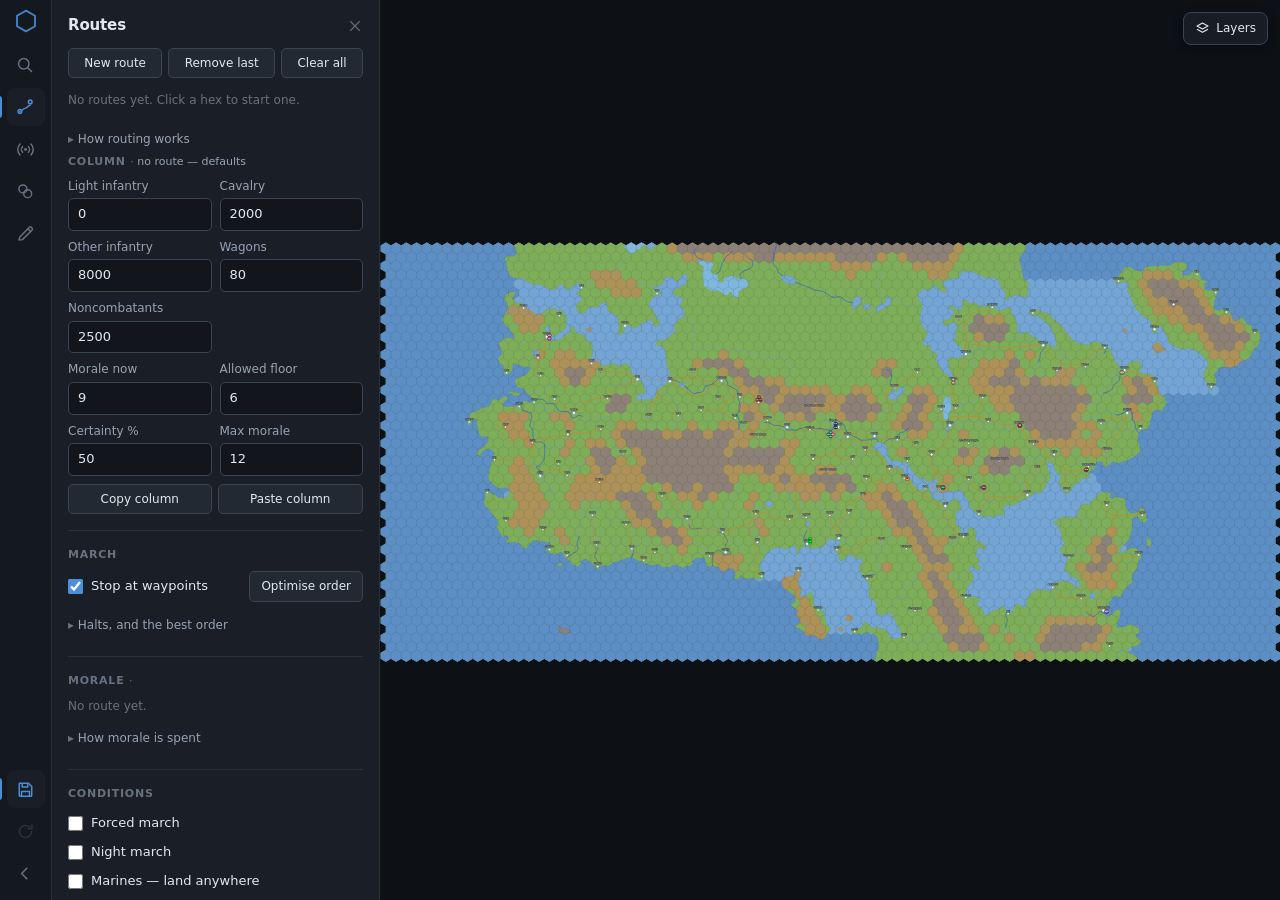
==== commit 2977de11: "update" ====
--- a/rotmap/index.html
+++ b/rotmap/index.html
@@ -469,6 +469,14 @@
           <label class="field"><span>Wagons</span><input type="number" id="wag" value="80" step="10"></label>
           <label class="field"><span>Noncombatants</span><input type="number" id="non" value="2500" step="100"></label>
         </div>
+        <!-- Morale is as much a fact about this army as its wagons are, so it is entered with them.
+             What the march then does to it is shown under March, where the pace is chosen. -->
+        <div class="fields">
+          <label class="field" title="What the army has now. 9 is the usual resting morale; 12 the maximum."><span>Morale now</span><input type="number" id="morale" value="9" min="0" max="12" step="1"></label>
+          <label class="field" title="The lowest morale the army may be allowed to reach by the end of the route."><span>Allowed floor</span><input type="number" id="moraleMin" value="6" min="0" max="12" step="1"></label>
+          <label class="field" title="How sure of staying at or above the floor the commander wants to be. The pace is pushed up to this bar and no further."><span>Certainty %</span><input type="number" id="moraleConf" value="50" min="1" max="99" step="5"></label>
+          <label class="field" title="12 by default. A majority-peasant army has a maximum of 9 and a resting morale of 6."><span>Max morale</span><input type="number" id="moraleMax" value="12" min="1" max="12" step="1"></label>
+        </div>
         <div class="btnrow">
           <button class="btn" type="button" id="copyArmy" title="Copy this column and its conditions as text.">Copy column</button>
           <button class="btn" type="button" id="pasteArmy" title="Paste column settings. Unspecified values return to their defaults.">Paste column</button>
@@ -502,17 +510,10 @@
         </details>
       </div>
 
-      <!-- Morale sits between the march and the conditions because it is the thing that limits how
-           hard the march may be ordered. With either pace box ticked, these four numbers are what the
-           optimiser solves against: it spends morale to buy speed, up to the risk allowed here. -->
+      <!-- What the march costs the army, sitting between the pace that spends it and the conditions
+           that shape it. The numbers it reads are entered with the column above. -->
       <div class="group" id="moraleGroup">
-        <h2>Morale</h2>
-        <div class="fields">
-          <label class="field" title="What the army has now. 9 is the default resting morale; 12 the usual maximum."><span>Current</span><input type="number" id="morale" value="9" min="0" max="12" step="1"></label>
-          <label class="field" title="The lowest morale the army may be allowed to reach by the end of the route."><span>Allowed floor</span><input type="number" id="moraleMin" value="6" min="0" max="12" step="1"></label>
-          <label class="field" title="How sure the commander wants to be of staying at or above the floor. The optimiser spends morale up to this bar and no further."><span>Certainty %</span><input type="number" id="moraleConf" value="50" min="1" max="99" step="5"></label>
-          <label class="field" title="12 by default. A majority-peasant army has a maximum of 9 and a resting morale of 6."><span>Maximum</span><input type="number" id="moraleMax" value="12" min="1" max="12" step="1"></label>
-        </div>
+        <h2>Morale <span class="forwhom" id="moraleFor"></span></h2>
         <div id="moralePanel"></div>
         <details class="hint">
           <summary>How morale is spent</summary>
@@ -521,13 +522,13 @@
           is both forced and by night rolls both checks. Part-days round up, per leg.</p>
           <p>The same roll is read a second time: <b>over</b> the army's morale is a failed check, and
           the roll indexes the consequences table — desertion, defection, at worst mutiny. That risk
-          grows as morale falls, so it is walked check by check rather than averaged, and reported
-          under the histogram. It is not what the optimiser trades against; morale is.</p>
-          <p>With <b>Forced march</b> or <b>Night march</b> ticked the pace is no longer applied to
-          the whole route. Instead the legs to march hard are chosen for you — the fastest set that
-          still keeps the army at or above the floor with the certainty asked for — and those choices
-          replace any legs you marked by hand. Untick both to mark legs yourself again.</p>
-          <p>Not modelled: recovery towards resting morale (1 per 20 IRL days), rest, supply, pay, and
+          grows as morale falls, so it is walked check by check rather than averaged. It is not what
+          the pace is traded against; morale is.</p>
+          <p>Ticking <b>Forced march</b> or <b>Night march</b> does not apply that pace to the whole
+          route. It permits it, and the legs to march hard are then chosen for you — the fastest set
+          that still keeps the army at or above the floor with the certainty asked for. Those choices
+          replace any legs you marked by hand; untick both to mark legs yourself again.</p>
+          <p>Not modelled: recovery towards resting morale (1 per 20 IRL days), rest, supply, pay and
           battle. The army that sets out is the army that arrives, minus what the table takes.</p>
         </details>
       </div>
@@ -535,8 +536,8 @@
       <div class="group" id="condGroup">
         <h2>Conditions</h2>
         <!-- The detail lives in the tooltips; the labels stay short enough to scan. -->
-        <label class="chk" title="Use forced pace for the whole route. Right-click a step to force only part of it."><input type="checkbox" id="forced"> Forced march (whole route)</label>
-        <label class="chk" title="Marches by night instead of by day: 6 mi/night on roads, 12 forced. Slower than daylight, but the heat rules leave it alone. Roads only — roadless stretches are still marched by day. Right-click a step to march by night for part of a route."><input type="checkbox" id="night"> Night march (whole route)</label>
+        <label class="chk" title="Permit the forced pace. Which legs use it is chosen to fit the morale allowed, and overrides legs marked by hand."><input type="checkbox" id="forced"> Forced march</label>
+        <label class="chk" title="Permit marching by night: 6 mi/night on roads, 12 forced. Slower than daylight, but the heat rules leave it alone. Roads only — a leg with no road path is marched by day. Which legs use it is chosen to fit the morale allowed."><input type="checkbox" id="night"> Night march</label>
         <label class="chk" title="May land anywhere. Embarking still requires a port."><input type="checkbox" id="marines"> Marines — land anywhere</label>
         <label class="chk" title="May secure ships at a sea or major-river port for 7 IRL days."><input type="checkbox" id="embark" checked> Allow securing a fleet</label>
         <label class="chk" title="Starts with ships. Re-embarking costs 1 day; marching inland leaves the ships behind."><input type="checkbox" id="fleet"> Start as fleet</label>
--- a/rotmap/ui.css
+++ b/rotmap/ui.css
@@ -664,7 +664,8 @@
    names it, the floor is a labelled rule, and the split either side of the floor is summed in words
    under the chart — colour is never carrying the meaning alone. Bars are thin with rounded tops
    anchored to the baseline, a 2px gap between them, and the axis is recessive. */
-.moralecard { margin-top: var(--s4); padding-top: var(--s3); border-top: 1px solid var(--line); }
+/* In the side panel under its own heading, so no rule and no top margin of its own. */
+.moralecard { margin-top: var(--s1); }
 .moralecard .mhead {
   display: flex; justify-content: space-between; align-items: baseline; gap: var(--s2);
   color: var(--ink-2); font-size: var(--f1); text-transform: uppercase; letter-spacing: .06em;
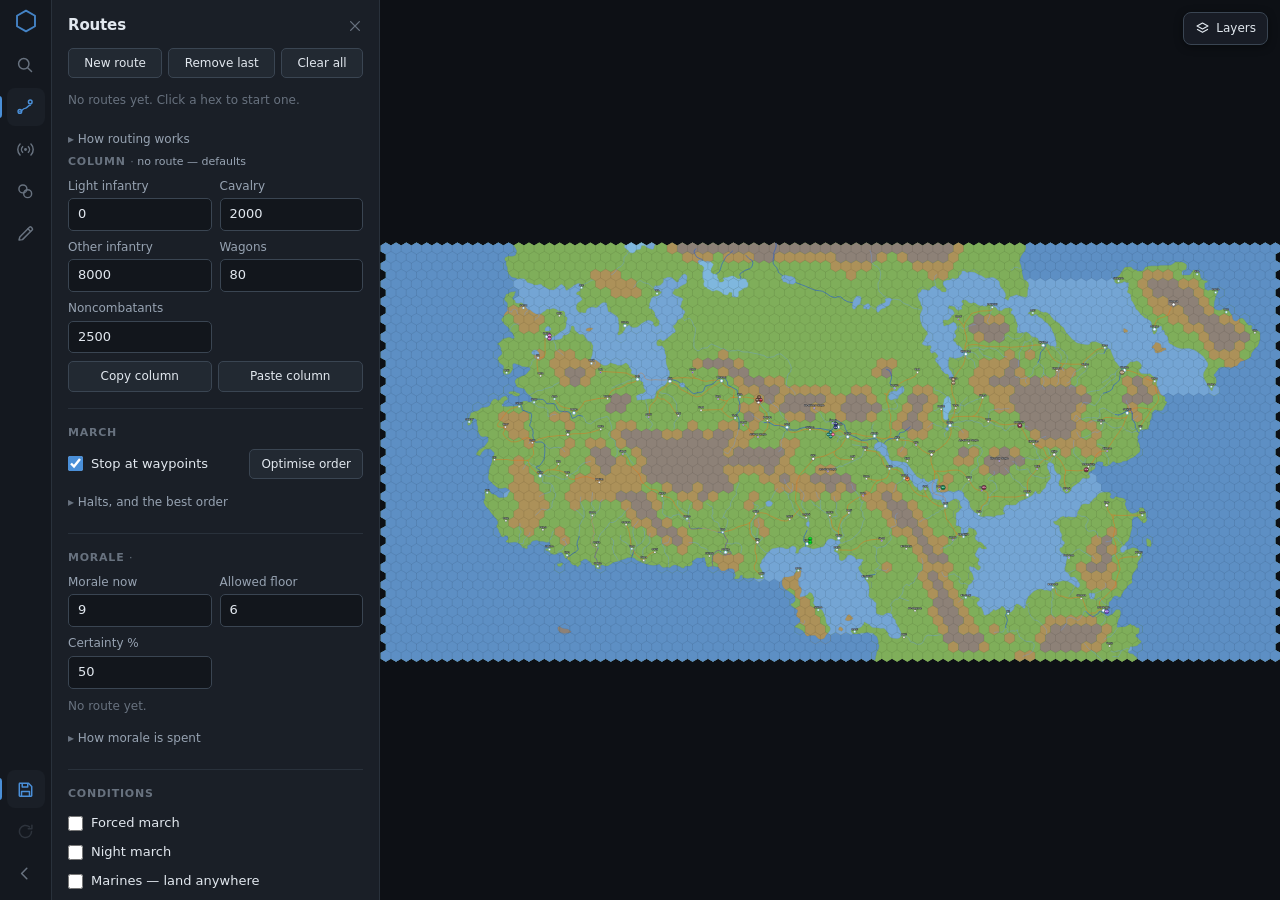
==== commit cd8ee7ae: "update" ====
--- a/rotmap/index.html
+++ b/rotmap/index.html
@@ -469,14 +469,6 @@
           <label class="field"><span>Wagons</span><input type="number" id="wag" value="80" step="10"></label>
           <label class="field"><span>Noncombatants</span><input type="number" id="non" value="2500" step="100"></label>
         </div>
-        <!-- Morale is as much a fact about this army as its wagons are, so it is entered with them.
-             What the march then does to it is shown under March, where the pace is chosen. -->
-        <div class="fields">
-          <label class="field" title="What the army has now. 9 is the usual resting morale; 12 the maximum."><span>Morale now</span><input type="number" id="morale" value="9" min="0" max="12" step="1"></label>
-          <label class="field" title="The lowest morale the army may be allowed to reach by the end of the route."><span>Allowed floor</span><input type="number" id="moraleMin" value="6" min="0" max="12" step="1"></label>
-          <label class="field" title="How sure of staying at or above the floor the commander wants to be. The pace is pushed up to this bar and no further."><span>Certainty %</span><input type="number" id="moraleConf" value="50" min="1" max="99" step="5"></label>
-          <label class="field" title="12 by default. A majority-peasant army has a maximum of 9 and a resting morale of 6."><span>Max morale</span><input type="number" id="moraleMax" value="12" min="1" max="12" step="1"></label>
-        </div>
         <div class="btnrow">
           <button class="btn" type="button" id="copyArmy" title="Copy this column and its conditions as text.">Copy column</button>
           <button class="btn" type="button" id="pasteArmy" title="Paste column settings. Unspecified values return to their defaults.">Paste column</button>
@@ -514,6 +506,18 @@
            that shape it. The numbers it reads are entered with the column above. -->
       <div class="group" id="moraleGroup">
         <h2>Morale <span class="forwhom" id="moraleFor"></span></h2>
+        <!-- What the army has, what it may spend down to, and how sure of that it wants to be. They
+             sit above the distribution they shape, so a change and its consequence are read together. -->
+        <div class="fields">
+          <label class="field" title="What the army has now. 9 is the usual resting morale; 12 the maximum."><span>Morale now</span><input type="number" id="morale" value="9" min="0" max="12" step="1"></label>
+          <label class="field" title="The lowest morale the army may be allowed to reach by the end of the route."><span>Allowed floor</span><input type="number" id="moraleMin" value="6" min="0" max="12" step="1"></label>
+          <label class="field" title="How sure of staying at or above the floor the commander wants to be. The pace is pushed up to this bar and no further."><span>Certainty %</span><input type="number" id="moraleConf" value="50" min="1" max="99" step="5"></label>
+        </div>
+        <!-- Maximum morale is not a commander's choice: 12, or 9 for a majority-peasant army, and the
+             column boxes cannot tell peasant infantry from the rest to decide it. So it is kept rather
+             than shown — every route still carries it, it still round-trips through the column line
+             (paste `moraleMax=9` for a peasant army), and the histogram still caps where it should. -->
+        <input type="hidden" id="moraleMax" value="12">
         <div id="moralePanel"></div>
         <details class="hint">
           <summary>How morale is spent</summary>
@@ -545,7 +549,6 @@
         <label class="chk" title="Commander trait: the army stretches half as long on the road. Halves the column for the 6-mile limit and for fording."><input type="checkbox" id="logistician"> Logistician — half column length</label>
         <label class="chk" title="Tradition: a column over 6 miles long with at least 1 wagon per 30 infantry may force march on roads without risking morale."><input type="checkbox" id="marchingCity"> Marching City — free forced march on roads</label>
         <label class="chk" title="Commander trait: morale rolls count 2 higher when reading the consequences of a failed check. Does not change how often a check fails."><input type="checkbox" id="poet"> Poet — gentler failures</label>
-        <label class="chk" title="Commander trait: no morale loss on defeat in battle. Recorded on the column, but battles are not modelled here, so it does not change a march."><input type="checkbox" id="stubborn"> Stubborn — no morale loss on defeat</label>
         <label class="field"><span>Weather</span><select id="weather">
           <option value="clear">Clear / light rain</option>
           <option value="hot">Hot</option>
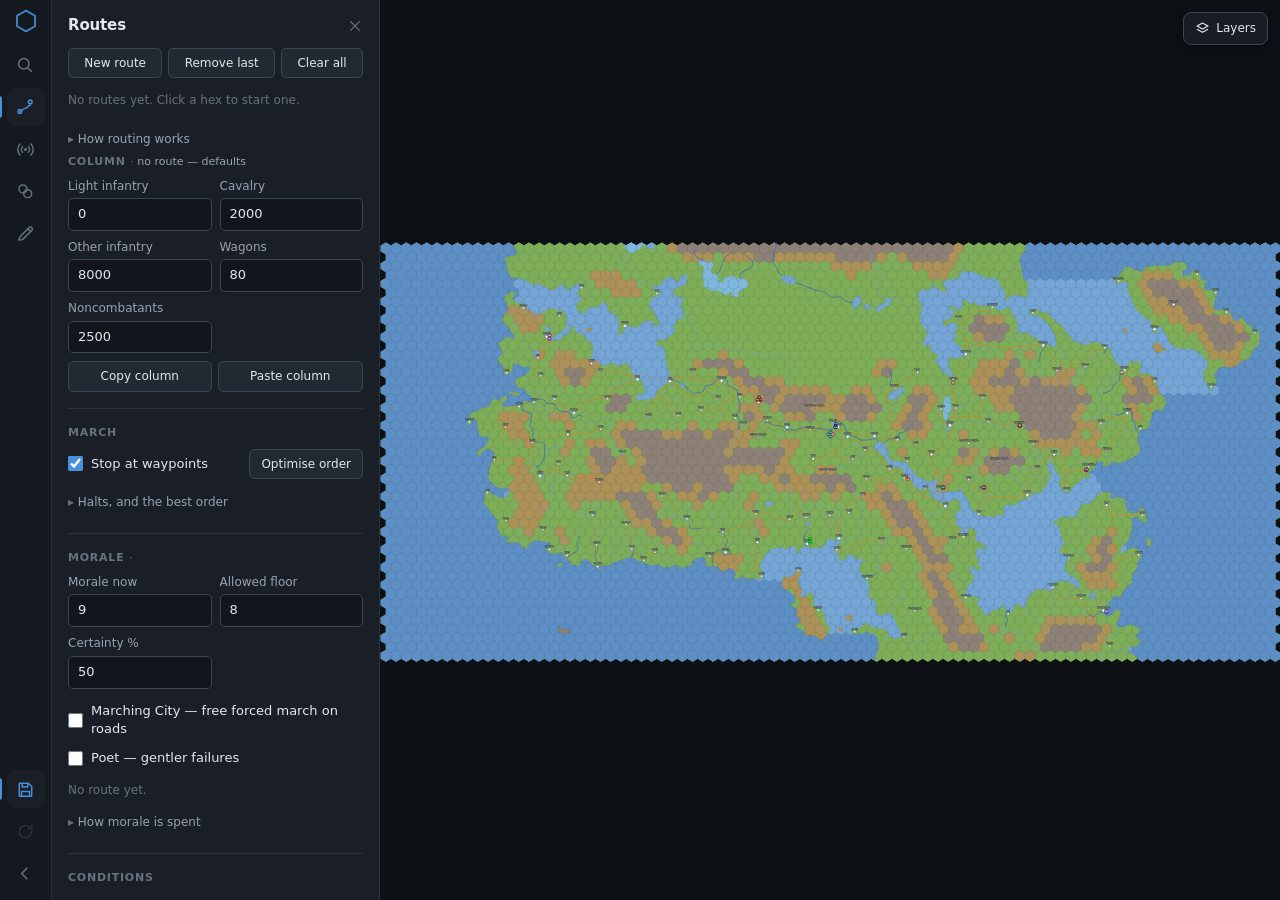
==== commit 61f426e4: "update" ====
--- a/rotmap/index.html
+++ b/rotmap/index.html
@@ -510,7 +510,7 @@
              sit above the distribution they shape, so a change and its consequence are read together. -->
         <div class="fields">
           <label class="field" title="What the army has now. 9 is the usual resting morale; 12 the maximum."><span>Morale now</span><input type="number" id="morale" value="9" min="0" max="12" step="1"></label>
-          <label class="field" title="The lowest morale the army may be allowed to reach by the end of the route."><span>Allowed floor</span><input type="number" id="moraleMin" value="6" min="0" max="12" step="1"></label>
+          <label class="field" title="The lowest morale the army may be allowed to reach by the end of the route."><span>Allowed floor</span><input type="number" id="moraleMin" value="8" min="0" max="12" step="1"></label>
           <label class="field" title="How sure of staying at or above the floor the commander wants to be. The pace is pushed up to this bar and no further."><span>Certainty %</span><input type="number" id="moraleConf" value="50" min="1" max="99" step="5"></label>
         </div>
         <!-- Maximum morale is not a commander's choice: 12, or 9 for a majority-peasant army, and the
@@ -518,6 +518,11 @@
              than shown — every route still carries it, it still round-trips through the column line
              (paste `moraleMax=9` for a peasant army), and the histogram still caps where it should. -->
         <input type="hidden" id="moraleMax" value="12">
+        <!-- Resting morale, the level rest-drift pulls towards: 9, or 6 for a majority-peasant army.
+             Kept rather than shown for the same reason as the maximum. -->
+        <input type="hidden" id="moraleRest" value="9">
+        <label class="chk" title="Tradition: a column over 6 miles long with at least 1 wagon per 30 infantry may force march on roads without risking morale."><input type="checkbox" id="marchingCity"> Marching City — free forced march on roads</label>
+        <label class="chk" title="Commander trait: morale rolls count 2 higher when reading the consequences of a failed check. Does not change how often a check fails."><input type="checkbox" id="poet"> Poet — gentler failures</label>
         <div id="moralePanel"></div>
         <details class="hint">
           <summary>How morale is spent</summary>
@@ -547,8 +552,6 @@
         <label class="chk" title="Starts with ships. Re-embarking costs 1 day; marching inland leaves the ships behind."><input type="checkbox" id="fleet"> Start as fleet</label>
         <label class="chk" title="Trade routes are used by default. They run end to end only, with no stops in between."><input type="checkbox" id="noTrade"> Avoid trade routes</label>
         <label class="chk" title="Commander trait: the army stretches half as long on the road. Halves the column for the 6-mile limit and for fording."><input type="checkbox" id="logistician"> Logistician — half column length</label>
-        <label class="chk" title="Tradition: a column over 6 miles long with at least 1 wagon per 30 infantry may force march on roads without risking morale."><input type="checkbox" id="marchingCity"> Marching City — free forced march on roads</label>
-        <label class="chk" title="Commander trait: morale rolls count 2 higher when reading the consequences of a failed check. Does not change how often a check fails."><input type="checkbox" id="poet"> Poet — gentler failures</label>
         <label class="field"><span>Weather</span><select id="weather">
           <option value="clear">Clear / light rain</option>
           <option value="hot">Hot</option>
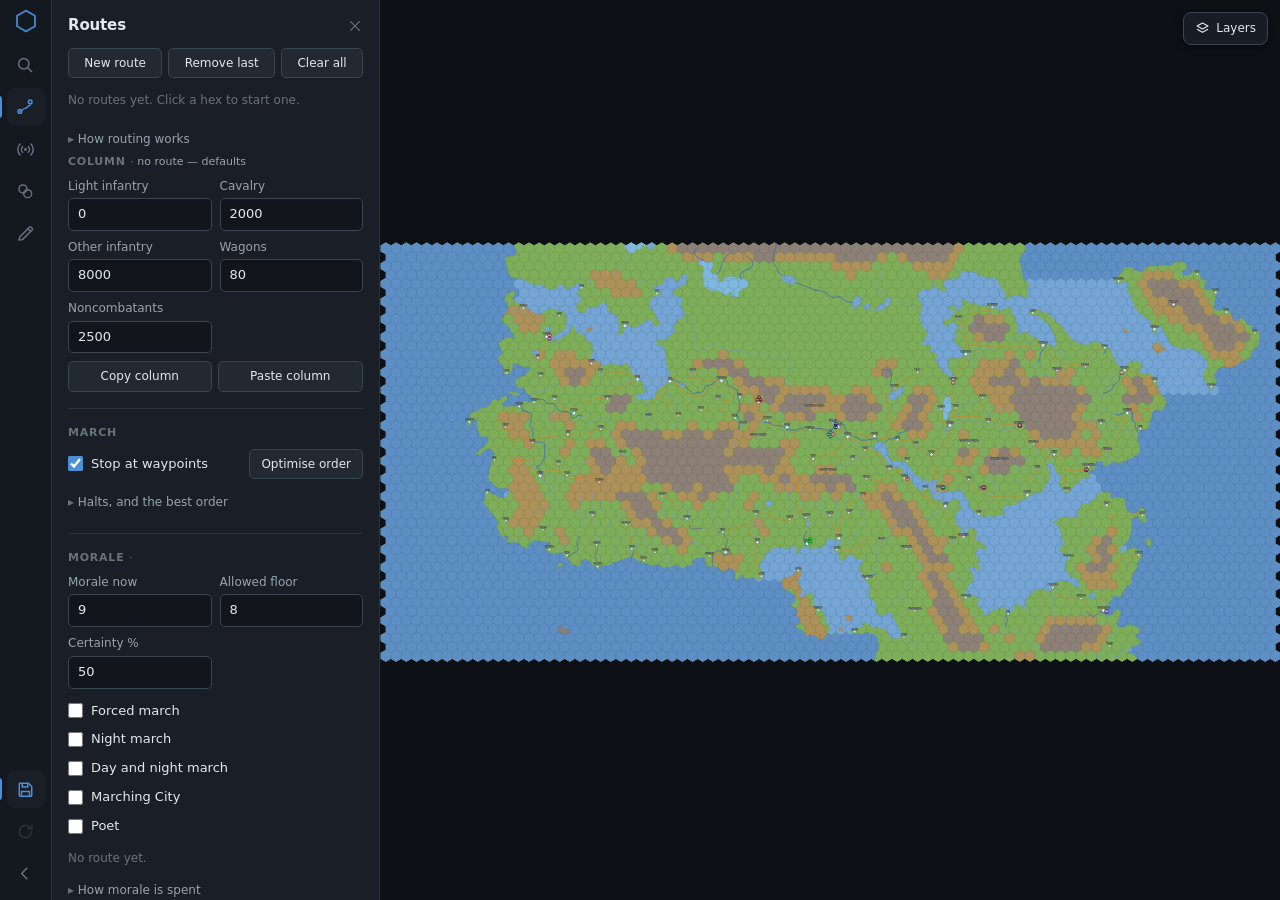
==== commit e3cf5518: "update" ====
--- a/rotmap/index.html
+++ b/rotmap/index.html
@@ -521,8 +521,11 @@
         <!-- Resting morale, the level rest-drift pulls towards: 9, or 6 for a majority-peasant army.
              Kept rather than shown for the same reason as the maximum. -->
         <input type="hidden" id="moraleRest" value="9">
-        <label class="chk" title="Tradition: a column over 6 miles long with at least 1 wagon per 30 infantry may force march on roads without risking morale."><input type="checkbox" id="marchingCity"> Marching City — free forced march on roads</label>
-        <label class="chk" title="Commander trait: morale rolls count 2 higher when reading the consequences of a failed check. Does not change how often a check fails."><input type="checkbox" id="poet"> Poet — gentler failures</label>
+        <label class="chk" title="Permit the forced pace. Which legs use it is chosen to fit the morale allowed, and overrides legs marked by hand."><input type="checkbox" id="forced"> Forced march</label>
+        <label class="chk" title="Permit marching by night: 6 mi/night on roads, 12 forced. Slower than daylight, but the heat rules leave it alone. Roads only — a leg with no road path is marched by day. Which legs use it is chosen to fit the morale allowed."><input type="checkbox" id="night"> Night march</label>
+        <label class="chk" title="Permit marching day and night: the column's road miles by daylight and another 6 after dark, 18 a day or 30 forced. Roads only for the dark half, so off-road it is an ordinary day march. In a heatwave it pays both ways — the daylight still costs a point a day and the dark half still calls for its check."><input type="checkbox" id="dayNight"> Day and night march</label>
+        <label class="chk" title="Tradition: a column over 6 miles long with at least 1 wagon per 30 infantry may force march on roads without risking morale."><input type="checkbox" id="marchingCity"> Marching City</label>
+        <label class="chk" title="Commander trait: morale rolls count 2 higher when reading the consequences of a failed check. Does not change how often a check fails."><input type="checkbox" id="poet"> Poet</label>
         <div id="moralePanel"></div>
         <details class="hint">
           <summary>How morale is spent</summary>
@@ -545,13 +548,11 @@
       <div class="group" id="condGroup">
         <h2>Conditions</h2>
         <!-- The detail lives in the tooltips; the labels stay short enough to scan. -->
-        <label class="chk" title="Permit the forced pace. Which legs use it is chosen to fit the morale allowed, and overrides legs marked by hand."><input type="checkbox" id="forced"> Forced march</label>
-        <label class="chk" title="Permit marching by night: 6 mi/night on roads, 12 forced. Slower than daylight, but the heat rules leave it alone. Roads only — a leg with no road path is marched by day. Which legs use it is chosen to fit the morale allowed."><input type="checkbox" id="night"> Night march</label>
-        <label class="chk" title="May land anywhere. Embarking still requires a port."><input type="checkbox" id="marines"> Marines — land anywhere</label>
+        <label class="chk" title="May land anywhere. Embarking still requires a port."><input type="checkbox" id="marines"> Marines</label>
         <label class="chk" title="May secure ships at a sea or major-river port for 7 IRL days."><input type="checkbox" id="embark" checked> Allow securing a fleet</label>
         <label class="chk" title="Starts with ships. Re-embarking costs 1 day; marching inland leaves the ships behind."><input type="checkbox" id="fleet"> Start as fleet</label>
         <label class="chk" title="Trade routes are used by default. They run end to end only, with no stops in between."><input type="checkbox" id="noTrade"> Avoid trade routes</label>
-        <label class="chk" title="Commander trait: the army stretches half as long on the road. Halves the column for the 6-mile limit and for fording."><input type="checkbox" id="logistician"> Logistician — half column length</label>
+        <label class="chk" title="Commander trait: the army stretches half as long on the road. Halves the column for the 6-mile limit and for fording."><input type="checkbox" id="logistician"> Logistician</label>
         <label class="field"><span>Weather</span><select id="weather">
           <option value="clear">Clear / light rain</option>
           <option value="hot">Hot</option>
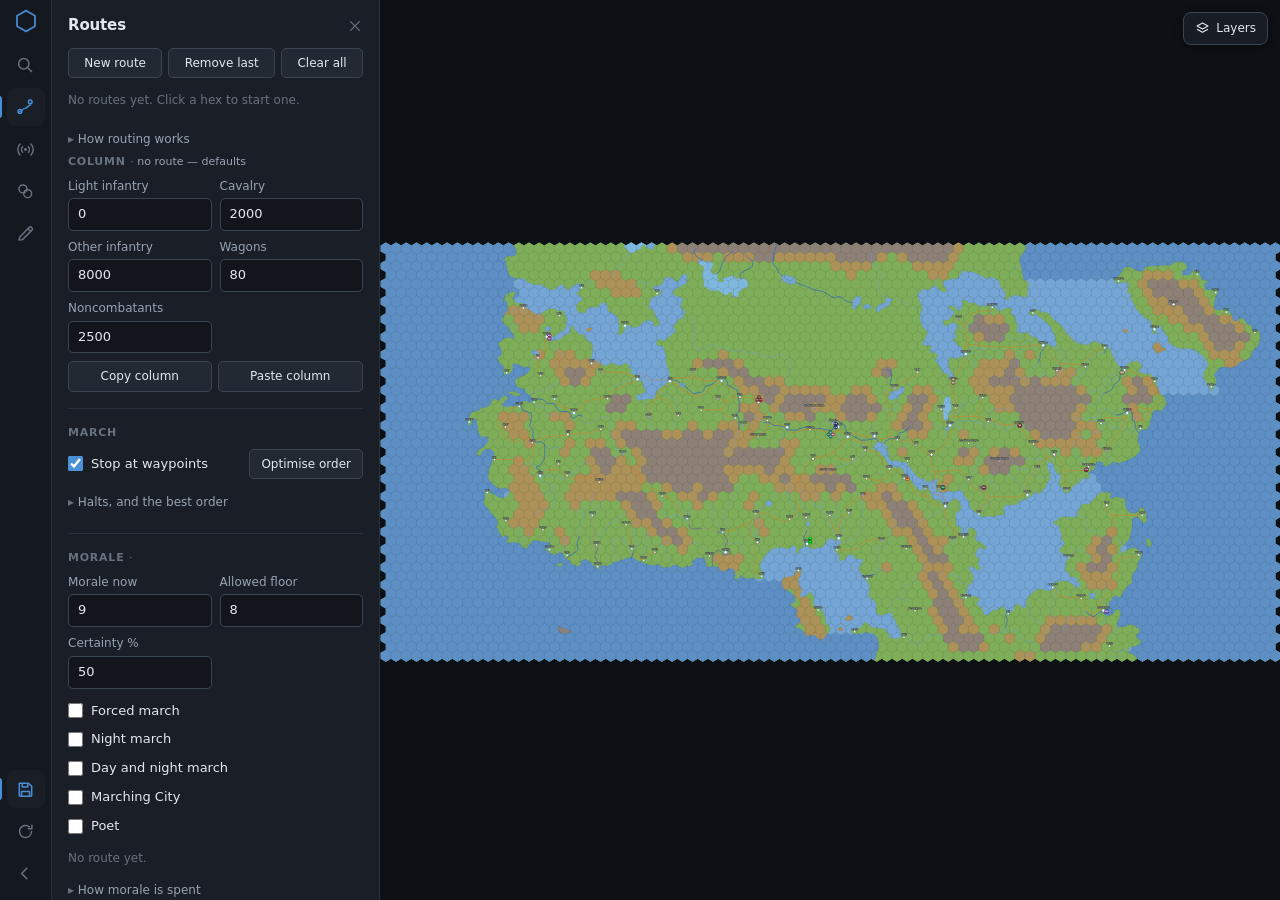
==== commit f9a6c44f: "update" ====
--- a/rotmap/index.html
+++ b/rotmap/index.html
@@ -511,7 +511,7 @@
         <div class="fields">
           <label class="field" title="What the army has now. 9 is the usual resting morale; 12 the maximum."><span>Morale now</span><input type="number" id="morale" value="9" min="0" max="12" step="1"></label>
           <label class="field" title="The lowest morale the army may be allowed to reach by the end of the route."><span>Allowed floor</span><input type="number" id="moraleMin" value="8" min="0" max="12" step="1"></label>
-          <label class="field" title="How sure of staying at or above the floor the commander wants to be. The pace is pushed up to this bar and no further."><span>Certainty %</span><input type="number" id="moraleConf" value="50" min="1" max="99" step="5"></label>
+          <label class="field" title="How sure of staying at or above the floor the commander wants to be. The pace is pushed up to this bar and no further."><span>Certainty %</span><input type="number" id="moraleConf" value="50" min="0" max="100" step="5"></label>
         </div>
         <!-- Maximum morale is not a commander's choice: 12, or 9 for a majority-peasant army, and the
              column boxes cannot tell peasant infantry from the rest to decide it. So it is kept rather
--- a/rotmap/ui.css
+++ b/rotmap/ui.css
@@ -651,11 +651,13 @@
 .stepstbl tr.strow:hover td { background: var(--bg-raise); color: var(--ink); }
 /* A leg being pushed is banded down the left edge rather than shaded — the row still has to be
    readable, and the band survives the hover highlight. */
+/* Both rails run down the left edge, and a step that is both forced and marched after dark shows
+   two: the forced rail on the outside, the night rail stacked just inside it. Drawn as two inset
+   shadows rather than borders so neither shifts the row's text. */
 .stepstbl tr.forced td:first-child { box-shadow: inset 2px 0 0 var(--warn); }
+.stepstbl tr.night td:first-child { box-shadow: inset 2px 0 0 var(--accent); }
+.stepstbl tr.forced.night td:first-child { box-shadow: inset 2px 0 0 var(--warn), inset 4px 0 0 var(--accent); }
 .stepstbl .fm { color: var(--warn); font-size: 9.5px; text-transform: uppercase; letter-spacing: .05em; }
-/* Night marching gets its own rail and tag, on the other side of the row so a leg that is both
-   forced and marched by night shows both at once rather than one hiding the other. */
-.stepstbl tr.night td:last-child { box-shadow: inset -2px 0 0 var(--accent); }
 .stepstbl .nm { color: var(--accent); font-size: 9.5px; text-transform: uppercase; letter-spacing: .05em; }
 .routeout .nmnote { margin-top: var(--s1); color: var(--ink-2); font-size: var(--f2); }
 
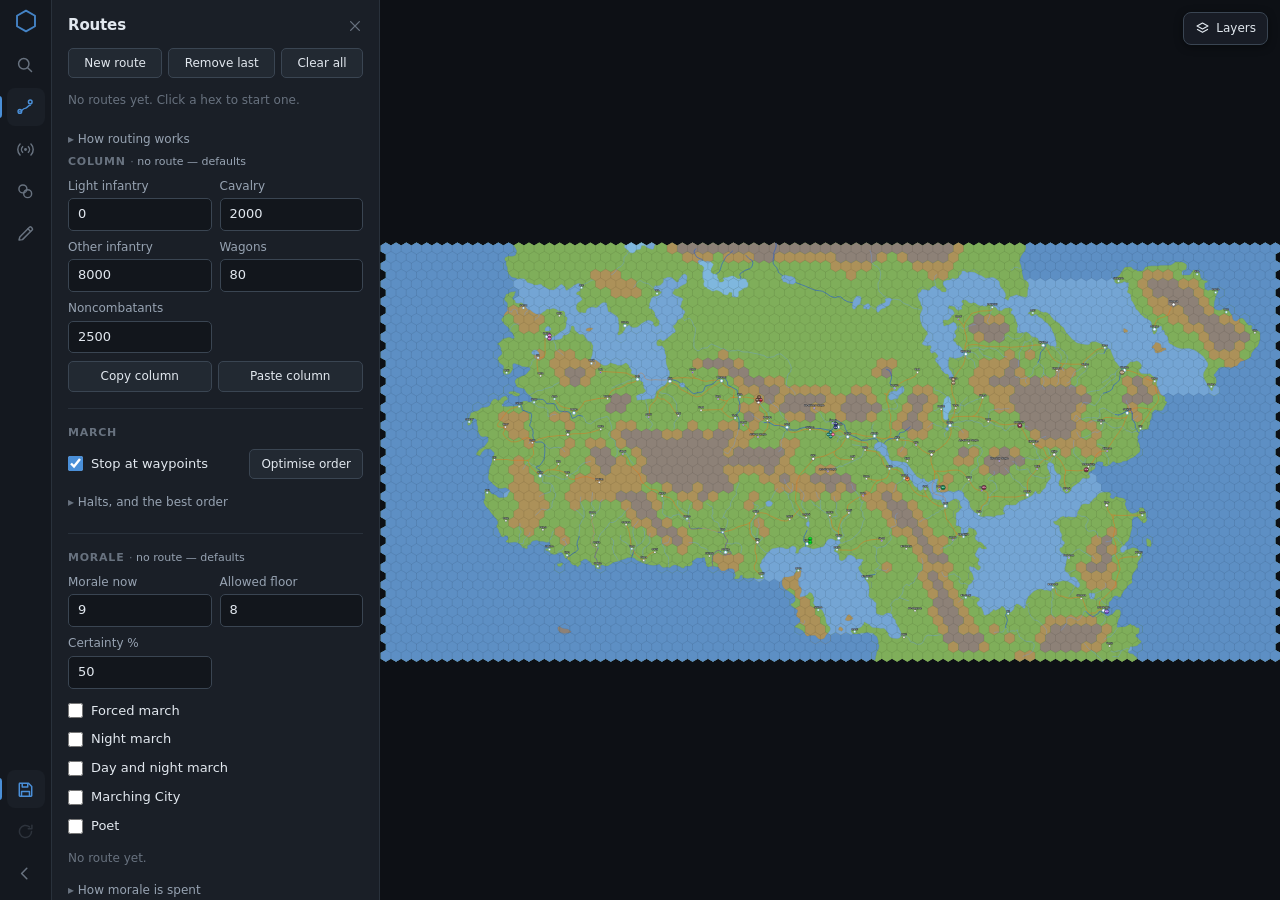
==== commit 73e57a9a: "update" ====
--- a/rotmap/index.html
+++ b/rotmap/index.html
@@ -122,7 +122,8 @@
           <p>Click a route to select it, click its swatch to recolour it, and double-click its row to open
           the step table. The <b>⋯</b> menu renames, duplicates, clears, copies, or pastes a route. A route
           starting under a token uses that token's colour.</p>
-          <p>In the step table, right-click a step to start or end a forced march, or to split the route
+          <p>In the step table, right-click a step to start or end a forced, night or day-and-night
+          march — where none of the pace boxes are ticked — or to split the route
           there.</p>
         </details>
       </div>
@@ -522,8 +523,8 @@
              Kept rather than shown for the same reason as the maximum. -->
         <input type="hidden" id="moraleRest" value="9">
         <label class="chk" title="Permit the forced pace. Which legs use it is chosen to fit the morale allowed, and overrides legs marked by hand."><input type="checkbox" id="forced"> Forced march</label>
-        <label class="chk" title="Permit marching by night: 6 mi/night on roads, 12 forced. Slower than daylight, but the heat rules leave it alone. Roads only — a leg with no road path is marched by day. Which legs use it is chosen to fit the morale allowed."><input type="checkbox" id="night"> Night march</label>
-        <label class="chk" title="Permit marching day and night: the column's road miles by daylight and another 6 after dark, 18 a day or 30 forced. Roads only for the dark half, so off-road it is an ordinary day march. In a heatwave it pays both ways — the daylight still costs a point a day and the dark half still calls for its check."><input type="checkbox" id="dayNight"> Day and night march</label>
+        <label class="chk" title="Permit marching by night: 6 mi/night on roads, 12 forced. Slower than daylight, but the heat rules leave it alone. Roads only — a leg with no road path is marched by day. Which legs use it is chosen to fit the morale allowed, and that overrides legs marked by hand."><input type="checkbox" id="night"> Night march</label>
+        <label class="chk" title="Permit marching day and night: the column's road miles by daylight and another 6 after dark, 18 a day or 30 forced. Roads only for the dark half, so off-road it is an ordinary day march. In a heatwave it pays both ways — the daylight still costs a point a day and the dark half still calls for its check. Which legs use it is chosen to fit the morale allowed, and that overrides legs marked by hand."><input type="checkbox" id="dayNight"> Day and night march</label>
         <label class="chk" title="Tradition: a column over 6 miles long with at least 1 wagon per 30 infantry may force march on roads without risking morale."><input type="checkbox" id="marchingCity"> Marching City</label>
         <label class="chk" title="Commander trait: morale rolls count 2 higher when reading the consequences of a failed check. Does not change how often a check fails."><input type="checkbox" id="poet"> Poet</label>
         <div id="moralePanel"></div>
@@ -539,7 +540,7 @@
           <p>Ticking <b>Forced march</b> or <b>Night march</b> does not apply that pace to the whole
           route. It permits it, and the legs to march hard are then chosen for you — the fastest set
           that still keeps the army at or above the floor with the certainty asked for. Those choices
-          replace any legs you marked by hand; untick both to mark legs yourself again.</p>
+          replace any legs you marked by hand; untick all three to mark legs yourself again.</p>
           <p>Not modelled: recovery towards resting morale (1 per 20 IRL days), rest, supply, pay and
           battle. The army that sets out is the army that arrives, minus what the table takes.</p>
         </details>
